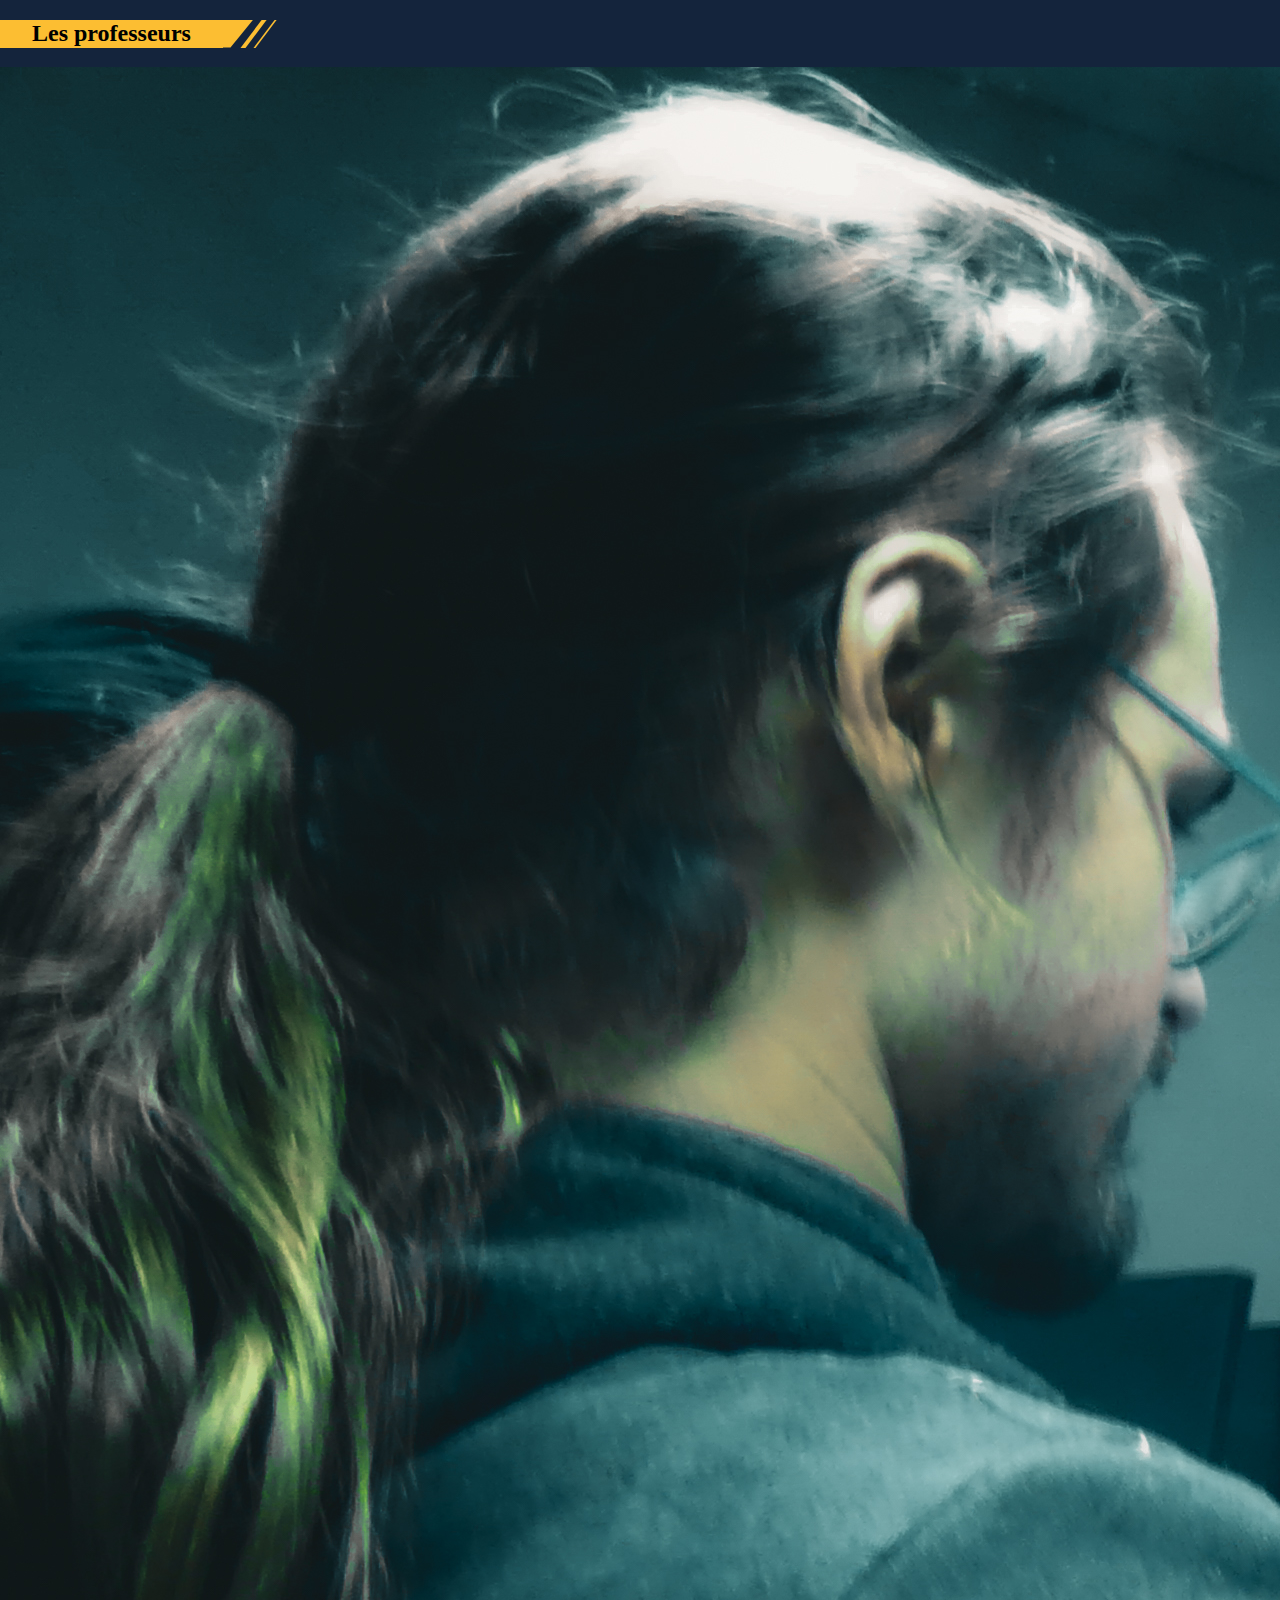
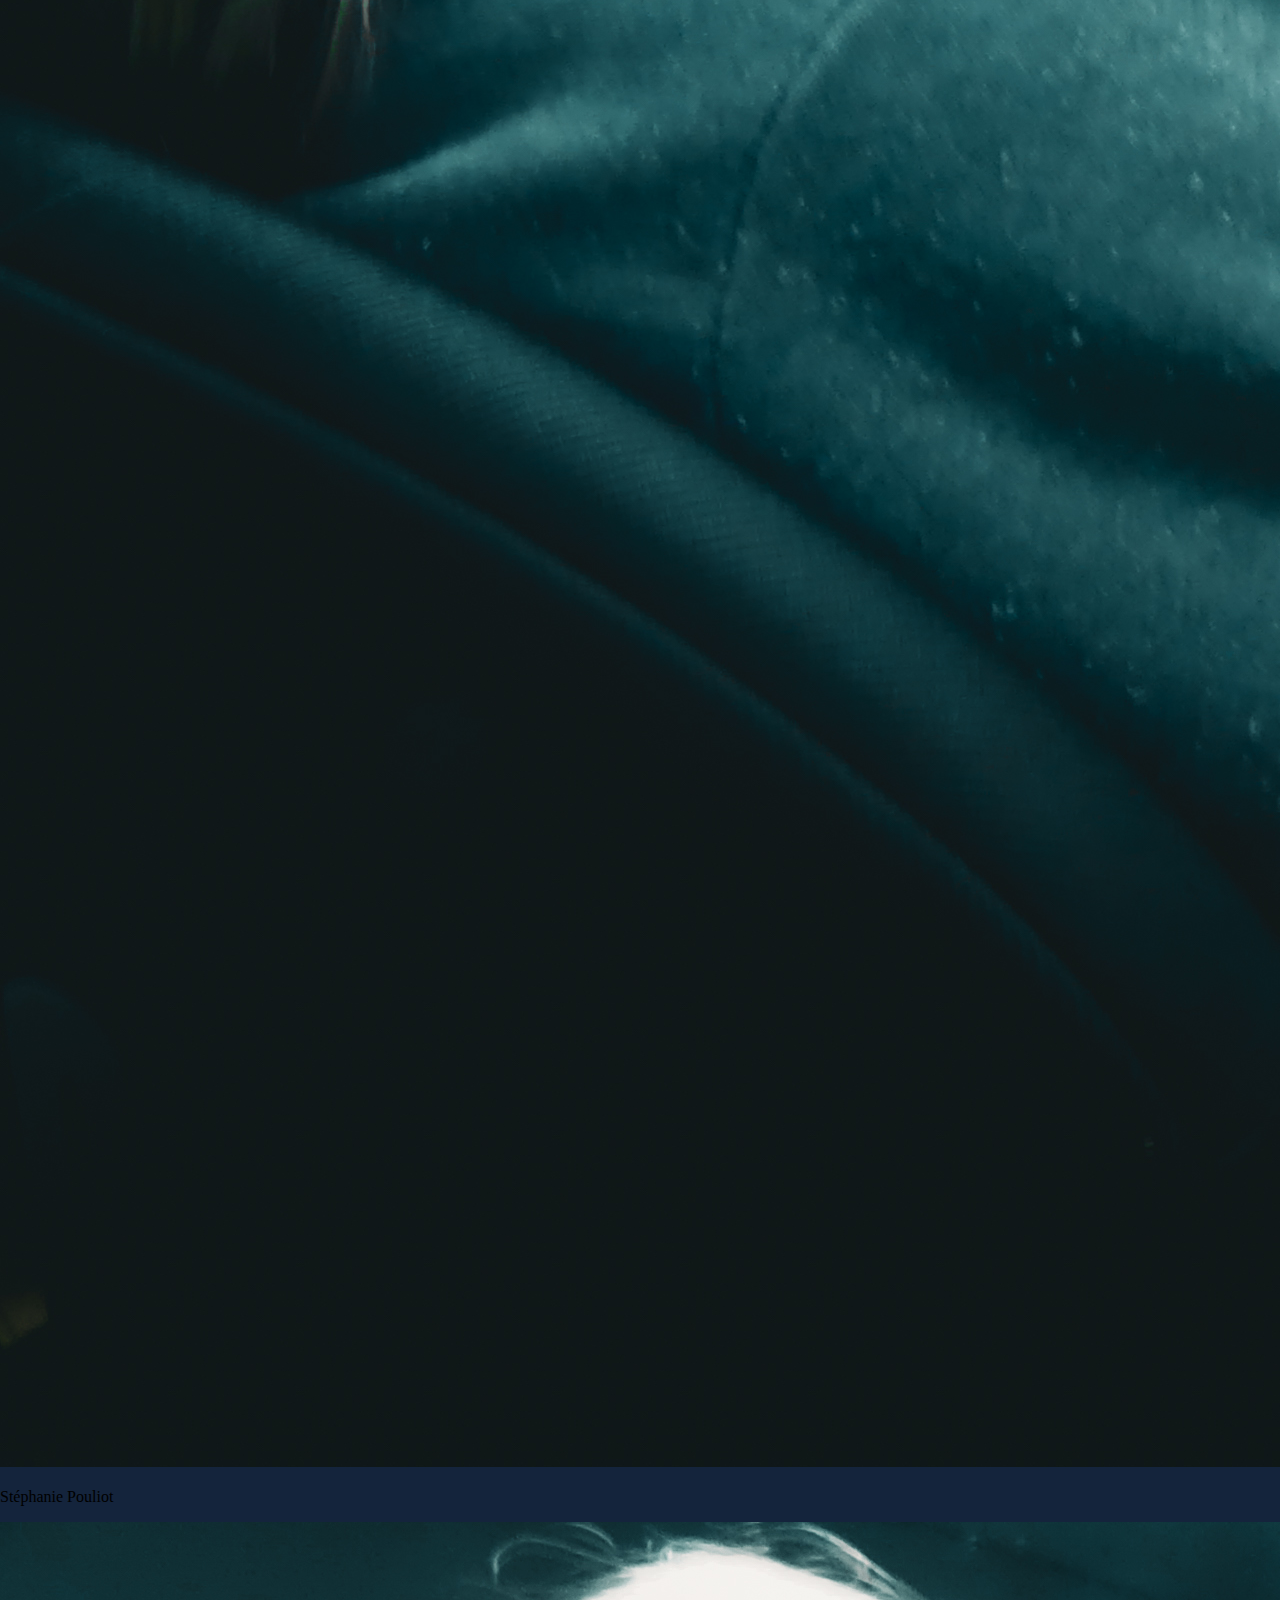
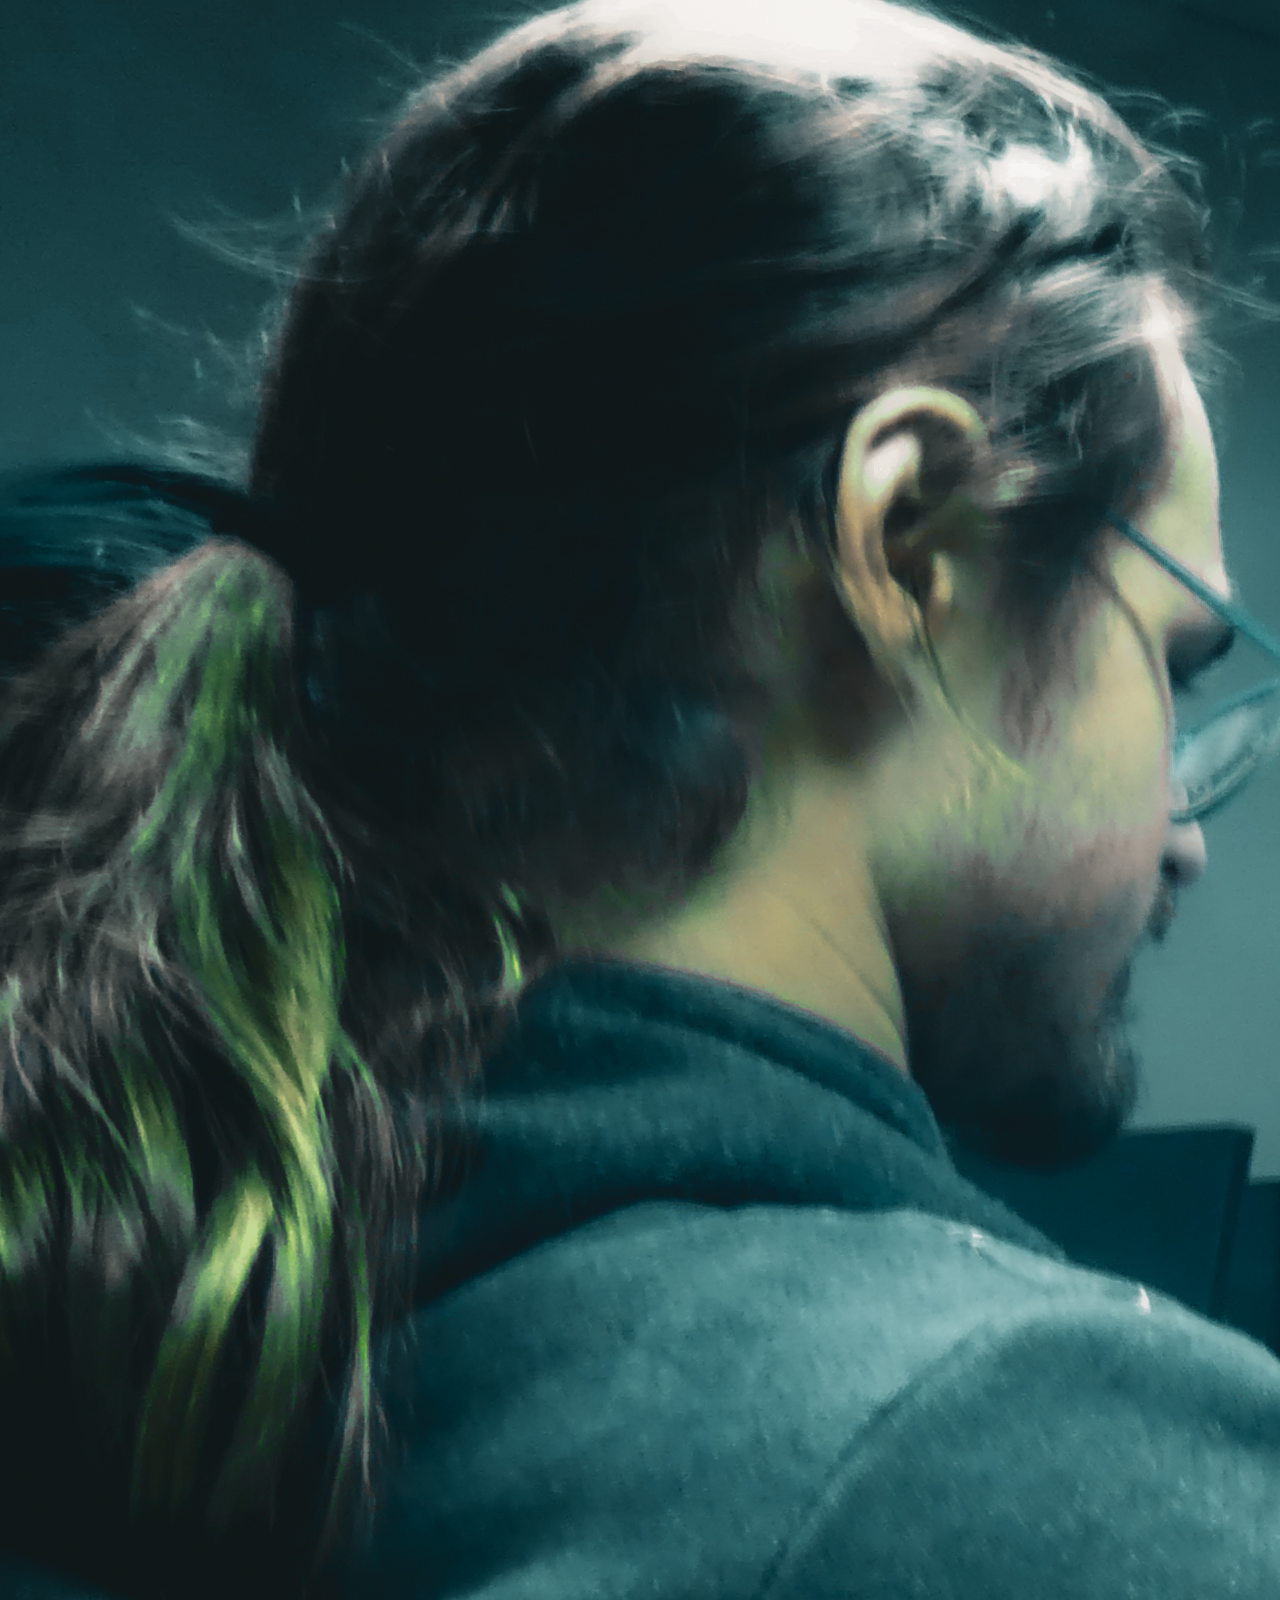
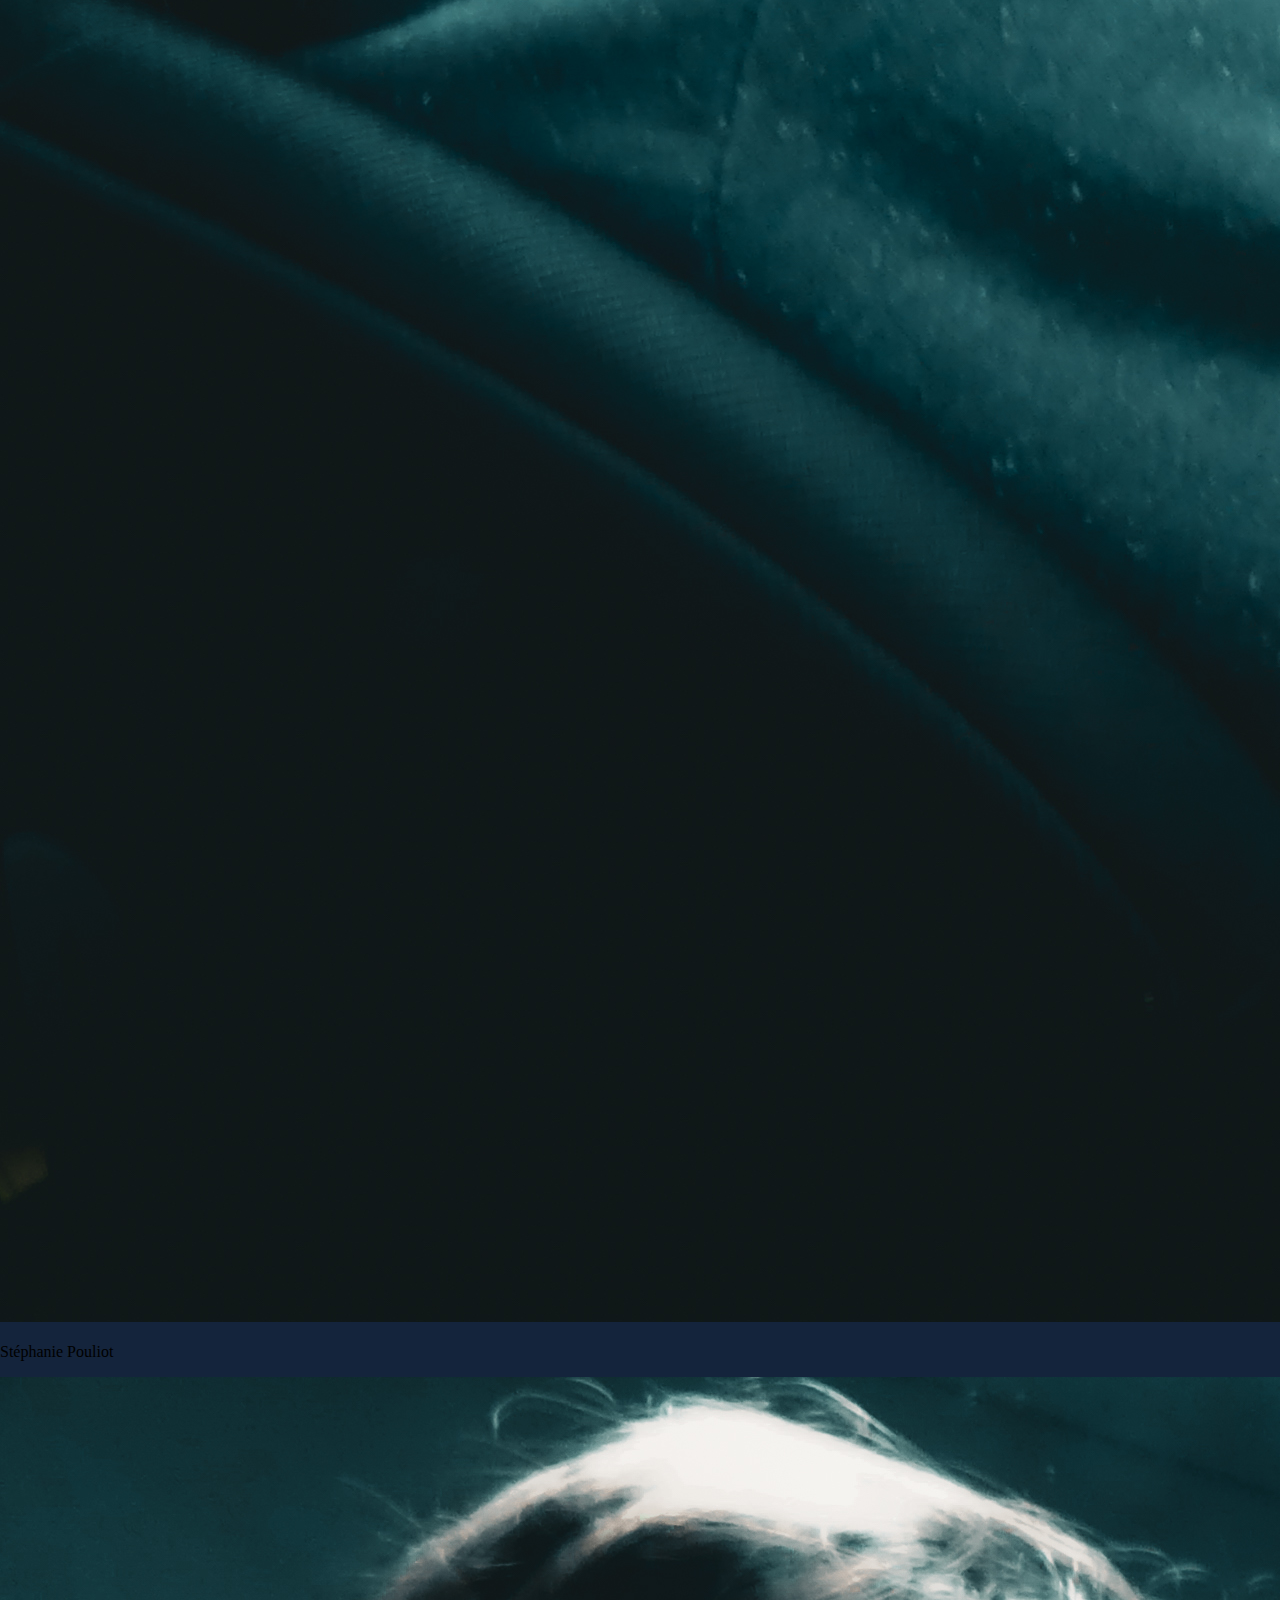
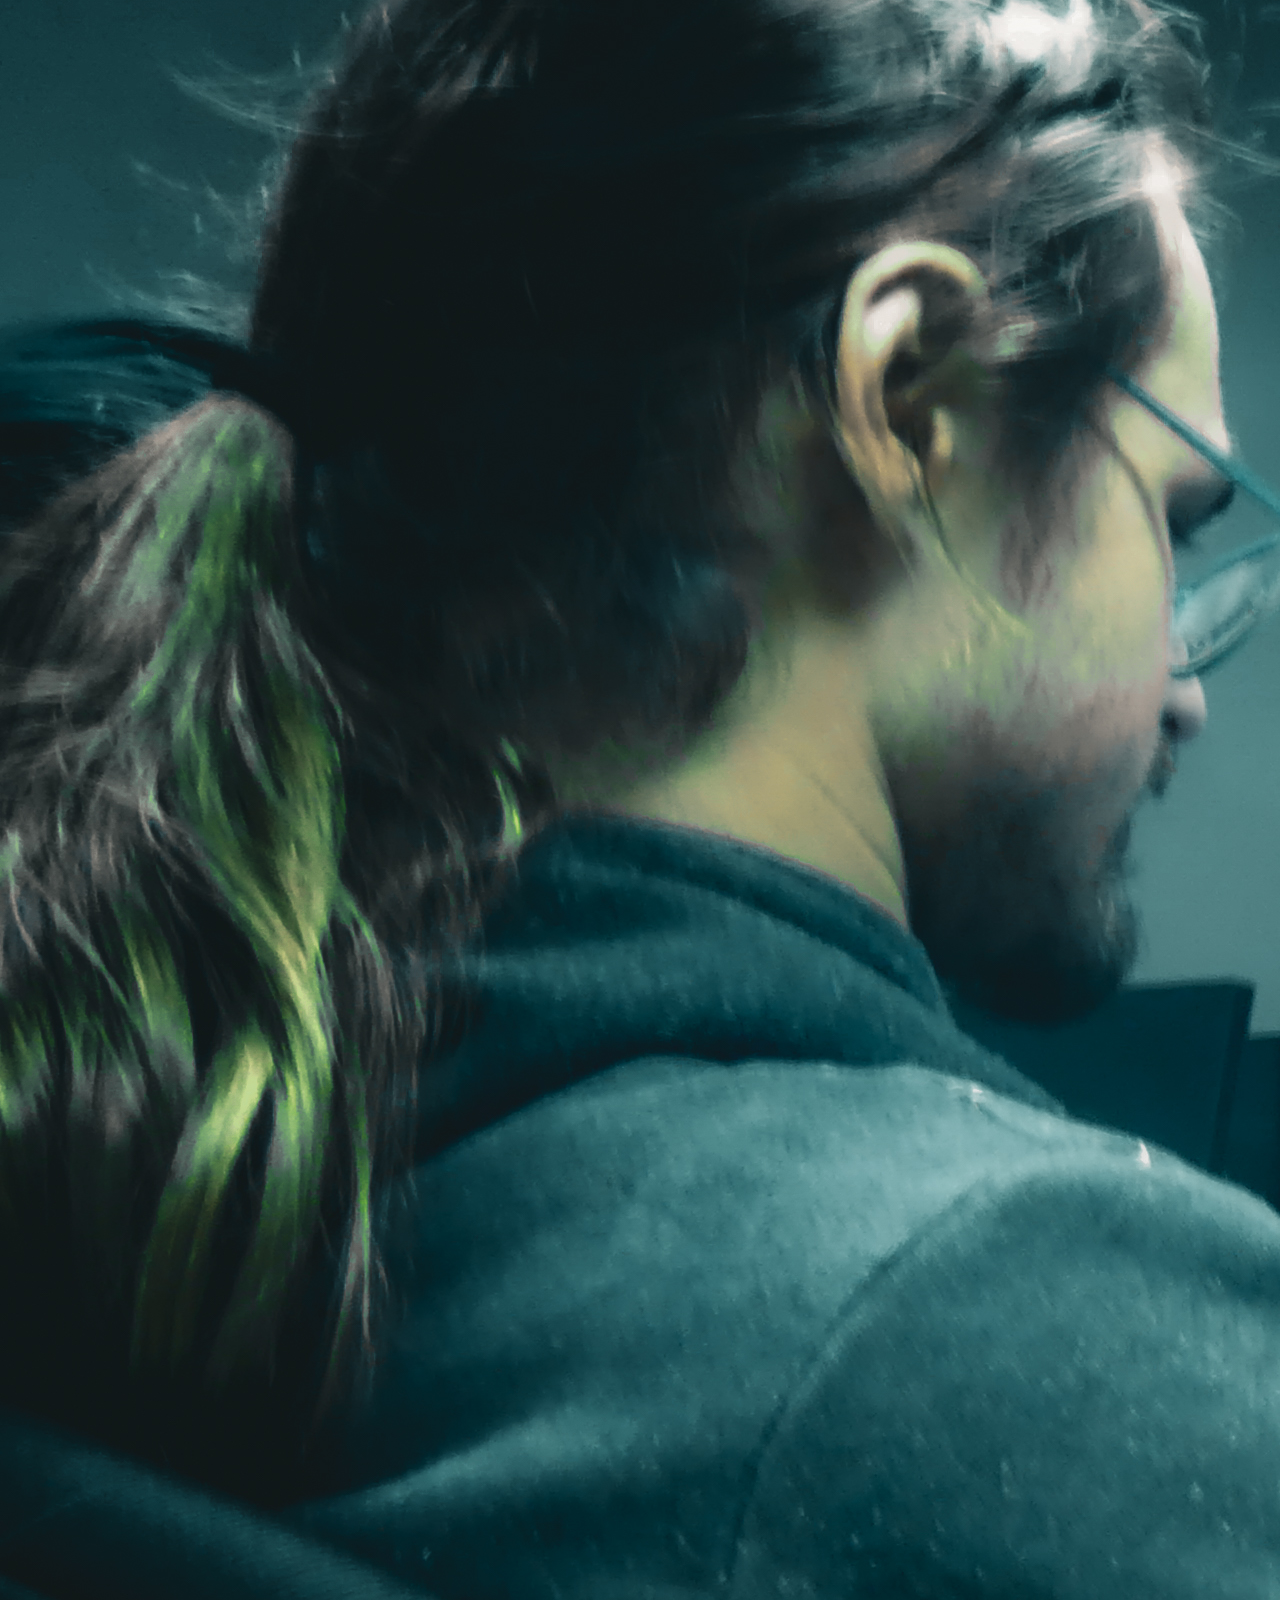
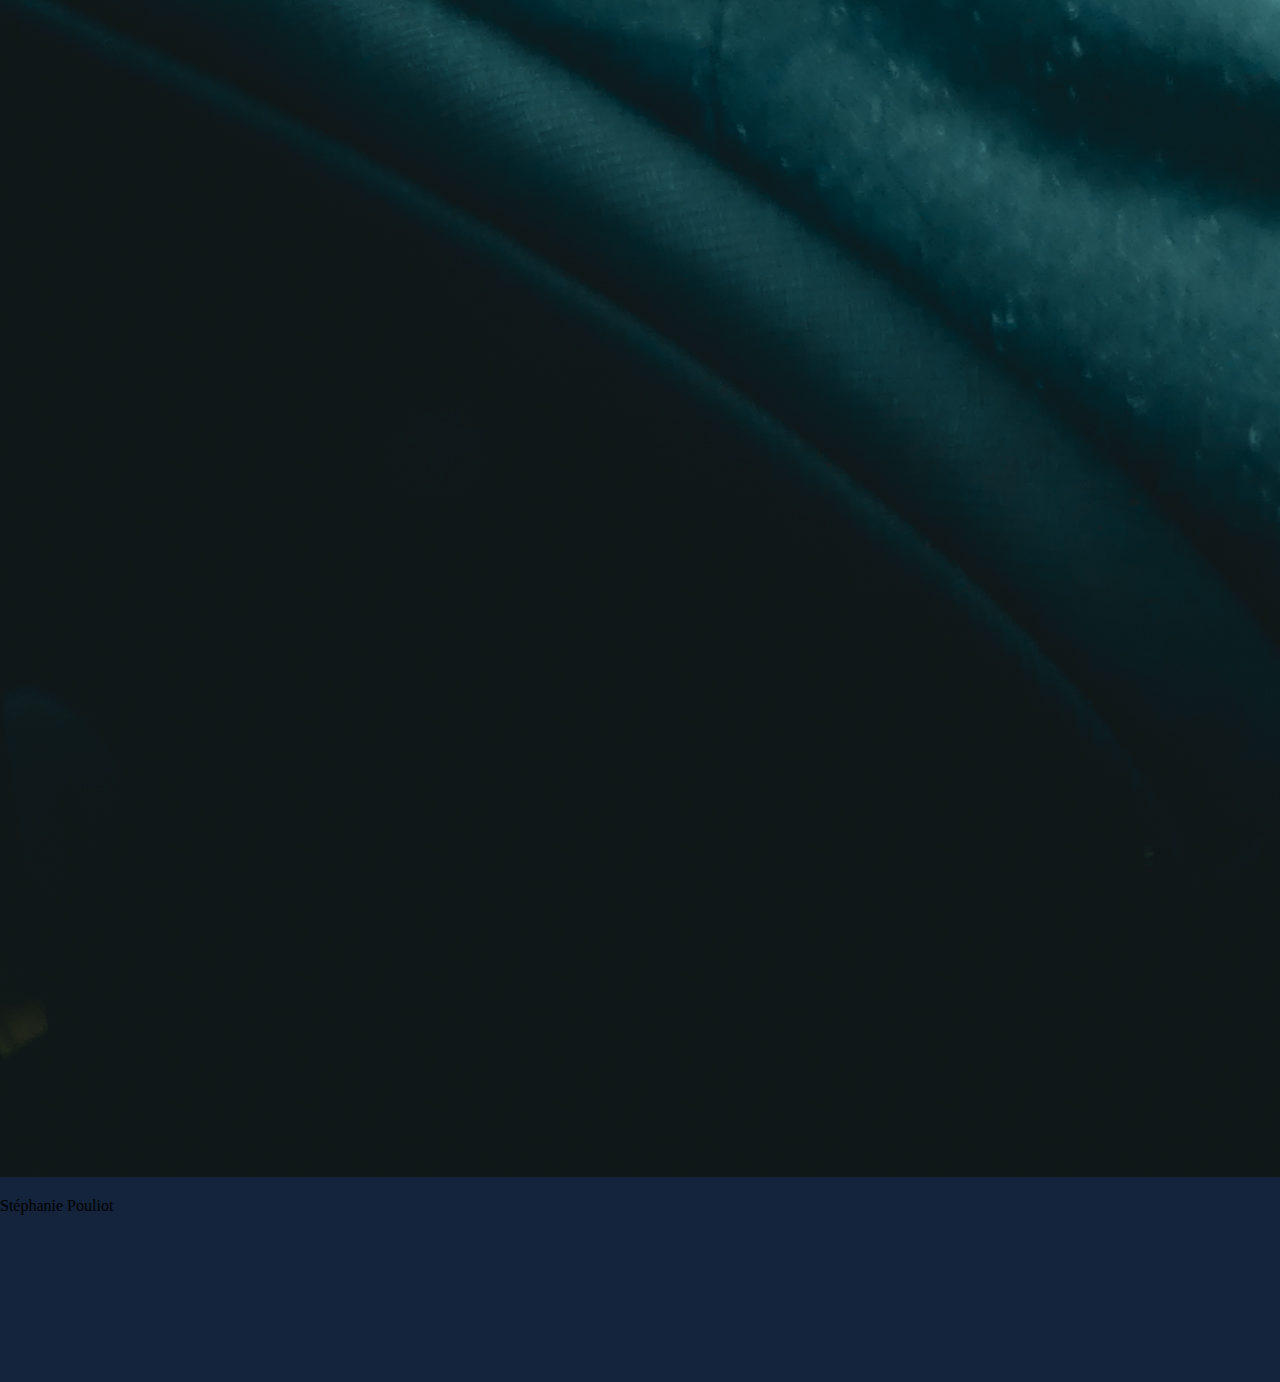
==== lesProfs.html @ da01ec29 "début page des profs ajout du html" ====
<!DOCTYPE html>
<html lang="en">

<head>
    <meta charset="UTF-8">
    <meta name="viewport" content="width=device-width, initial-scale=1.0">
    <link rel="stylesheet" href="normalize.css">
    <link rel="stylesheet" href="style.css" />
    <script defer src="js/animationScroll.js"></script>

    <title>Les profs</title>

</head>

<main>
    <div class="titreSection">
        <h2>Les professeurs</h2>
    </div>
    <div class="conteneurProfs">
        <div class="carteProf">
            <div class="imageProf"><img src="images/entete.jpg" alt="image d'un prof"></div>
        </div>
        <p>Stéphanie Pouliot
        </p>
    </div>
    <div class="conteneurProfs">
        <div class="carteProf">
            <div class="imageProf"><img src="images/entete.jpg" alt="image d'un prof"></div>
        </div>
        <p>Stéphanie Pouliot
        </p>
    </div>
    <div class="conteneurProfs">
        <div class="carteProf">
            <div class="imageProf"><img src="images/entete.jpg" alt="image d'un prof"></div>
        </div>
        <p>Stéphanie Pouliot
        </p>
    </div>
</main>
---- style.css ----
@charset "UTF-8";
/*
Theme Name: tim
Theme URI: http://example.com
Author: alek
Author URI: https://github.com/Alek-Crepeau
Description: theme tim
Version: 1.0
Requires PHP: 7.0
License: GNU General Public License v2 or later
License URI: http://www.gnu.org/licenses/gpl-2.0.html
Text Domain: theme tim
*/
body {
  margin: 0;
  overflow-x: hidden;
  font-family: "Lato";
}
body main {
  background-color: #14243c;
  min-height: 100vh;
  padding-bottom: 150px;
  overflow-x: hidden;
}
body main .txtMain {
  text-align: center;
  color: white;
  position: relative;
  top: 5vh;
  left: -27vw;
}
body main .txtMain h1 {
  margin: 0;
  font-size: x-large;
}
body main .img {
  width: 70vw;
  height: 300px;
  background-color: #fcbe32;
  position: relative;
  left: 30vw;
  clip-path: polygon(100px 0, 100% 0, 100% 100%, 0 100%);
  color: #14243c;
  text-align: center;
  align-content: center;
}
@media screen and (min-width: 900px) {
  body main .img {
    height: 50vw;
  }
}
@media screen and (min-width: 1100px) {
  body main .img {
    height: 550px;
    width: 60vw;
    justify-self: flex-end;
    left: 0vw;
  }
}
body main .infoCegep {
  display: flex;
  justify-content: flex-start;
}
body main .infoCegep .divPolygone {
  width: 420px;
  height: 150px;
  clip-path: polygon(0 0, 80% 0, 100% 100%, 0 100%);
  margin-bottom: 50px;
}
body main .infoCegep .divPolygone .div1 {
  background-color: white;
  height: 100px;
  margin-bottom: 10px;
}
body main .infoCegep .divPolygone .div2 {
  background-color: white;
  height: 40px;
}
@media screen and (min-width: 900px) {
  body main .infoCegep .divPolygone {
    width: 50vw;
  }
}
body main .infoLogiciel {
  display: flex;
  justify-content: flex-end;
  margin-bottom: 50px;
}
body main .infoLogiciel .divPolygone {
  width: 420px;
  height: 150px;
  clip-path: polygon(0 0, 100% 0, 100% 100%, 20% 100%);
}
body main .infoLogiciel .divPolygone .div1 {
  background-color: #fcbe32;
  height: 100px;
  margin-bottom: 10px;
  text-align: center;
}
body main .infoLogiciel .divPolygone .div2 {
  background-color: #fcbe32;
  height: 40px;
}
@media screen and (min-width: 900px) {
  body main .infoLogiciel {
    position: relative;
    top: -200px;
    margin-bottom: -150px;
  }
  body main .infoLogiciel .divPolygone {
    width: 50vw;
  }
}
body main .description {
  clip-path: polygon(0 0, 80% 0, 100% 100%, 0 100%);
  margin-bottom: 100px;
  width: fit-content;
}
body main .description .div1 {
  background-color: white;
  font-size: xx-large;
  height: fit-content;
  margin-bottom: 20px;
  padding: 10px;
  padding-left: 20px;
}
body main .description .div2 {
  background-color: white;
  font-size: small;
  height: fit-content;
  min-height: 150px;
  align-content: center;
  max-width: 500px;
  padding: 20px;
  padding-right: 100px;
  text-align: justify;
}
body main .diagramme {
  display: flex;
  justify-content: flex-end;
  margin-bottom: 50px;
}
body main .diagramme .divPolygone {
  clip-path: polygon(0 0, 100% 0, 100% 100%, 20% 100%);
}
body main .diagramme .divPolygone .div1 {
  background-color: #fcbe32;
  color: #fcbe32;
  font-size: xx-large;
  height: fit-content;
  margin-bottom: 20px;
  padding: 10px;
  padding-left: 20px;
}
body main .diagramme .divPolygone .div2 {
  background-color: #fcbe32;
  color: #fcbe32;
  font-size: small;
  height: fit-content;
  min-height: 150px;
  align-content: center;
  max-width: 500px;
  padding: 20px;
  padding-right: 100px;
  text-align: justify;
}
@media screen and (min-width: 1150px) {
  body main .diagramme {
    position: relative;
    top: -366.8px;
    margin-bottom: -200px;
  }
}
body main .titreProfile {
  display: flex;
  justify-content: flex-start;
}
body main .titreProfile .divPolygone {
  width: 420px;
  clip-path: polygon(0 0, 80% 0, 100% 100%, 0 100%);
  margin-bottom: 50px;
}
body main .titreProfile .divPolygone .div1 {
  background-color: #fcbe32;
  height: fit-content;
  padding: 10px;
  padding-left: 20px;
  font-size: xx-large;
  margin-bottom: 10px;
}
@media screen and (min-width: 900px) {
  body main .titreProfile .divPolygone {
    width: 50vw;
  }
}
body main .titreProfileVide {
  display: flex;
  justify-content: flex-end;
  margin-bottom: 50px;
}
body main .titreProfileVide .divPolygone {
  width: 420px;
  clip-path: polygon(0 0, 100% 0, 100% 100%, 20% 100%);
}
body main .titreProfileVide .divPolygone .div1 {
  background-color: white;
  color: white;
  height: fit-content;
  margin-bottom: 10px;
  padding: 10px;
  font-size: xx-large;
}
@media screen and (min-width: 900px) {
  body main .titreProfileVide {
    position: relative;
    top: -116.8px;
    margin-bottom: 0px;
  }
  body main .titreProfileVide .divPolygone {
    width: 50vw;
  }
}
body main .logiciels {
  clip-path: polygon(0 0, 80% 0, 100% 100%, 0 100%);
  margin-bottom: 100px;
  width: fit-content;
}
body main .logiciels .div1 {
  background-color: white;
  font-size: xx-large;
  height: fit-content;
  margin-bottom: 20px;
  padding: 10px;
  padding-left: 20px;
}
body main .logiciels .div2 {
  background-color: white;
  font-size: small;
  height: fit-content;
  min-height: 150px;
  align-content: center;
  max-width: 500px;
  padding: 20px;
  padding-right: 100px;
  text-align: justify;
}
body main .logicielsVide {
  display: flex;
  justify-content: flex-end;
  margin-bottom: 50px;
}
body main .logicielsVide .divPolygone {
  clip-path: polygon(0 0, 100% 0, 100% 100%, 20% 100%);
}
body main .logicielsVide .divPolygone .div1 {
  background-color: #fcbe32;
  color: #fcbe32;
  font-size: xx-large;
  height: fit-content;
  margin-bottom: 20px;
  padding: 10px;
  padding-left: 20px;
}
body main .logicielsVide .divPolygone .div2 {
  background-color: #fcbe32;
  color: #fcbe32;
  font-size: small;
  height: fit-content;
  min-height: 150px;
  align-content: center;
  max-width: 500px;
  padding: 20px;
  padding-right: 100px;
  text-align: justify;
}
@media screen and (min-width: 1150px) {
  body main .logicielsVide {
    position: relative;
    top: -366.8px;
    margin-bottom: -200px;
  }
}
body main .photo {
  display: flex;
  flex-flow: wrap;
  justify-content: space-around;
  gap: 20px;
  margin-bottom: 100px;
}
body main .photo div {
  height: 300px;
  width: 200px;
  background-color: #fcbe32;
  text-align: center;
  align-content: center;
}
body main .barreBasPage {
  display: flex;
  justify-content: space-between;
}
body main .barreBasPage .div1 {
  height: 20px;
  width: 20vw;
  background-color: #fcbe32;
}
body main .barreBasPage .div2 {
  height: 20px;
  width: 70vw;
  background-color: #fcbe32;
}

.vieEtudiante {
  color: var(--marin-fond);
}

/*******ZONE DE TITRE DE LA PAGE*******/
.titrePage {
  display: flex;
  align-items: center;
  justify-content: center;
  position: relative;
  height: 25vh;
  z-index: 1;
  color: var(--gris);
}

.titrePage::before {
  content: "";
  position: absolute;
  top: 0;
  left: 0;
  width: 100%;
  height: 100%;
  background-image: url("../../images/entete.jpg");
  background-repeat: no-repeat;
  background-size: cover;
  background-position: 0;
  filter: blur(5px);
  z-index: -1;
}

.imageVieEntete {
  display: none;
}

/*********TITRE DES SECTIONS**********/
.titreSection h2 {
  background-color: var(--orange);
  height: max-content;
  width: max-content;
  padding: 0 2rem;
  --width: max-content;
}

.titreSection {
  position: relative;
  width: max-content;
}

.locaux .titreSection {
  align-self: self-end;
}

.vieEtudiante .imageVie img {
  width: 100vw;
  height: 40vh;
  object-fit: cover;
}

.informations {
  display: flex;
  flex-direction: column-reverse;
}

.texte {
  margin: 10% 0;
  padding: 2rem;
  background-color: var(--gris);
}

/*******************************MÉDIA QUERRY**************************/
/****************MÉDIA QUERRY TABLETTE*****************/
/****************MÉDIA QUERRY ordinateur*****************/
@media screen and (min-width: 1100px) {
  .vieEtudiante .titreSection::before {
    display: none;
  }
  /***************HAUT DE LA PAGE***************/
  .titrePage {
    height: 50vh;
    display: flex;
    flex-direction: row;
    justify-content: space-between;
    color: var(--gris);
    position: relative;
  }
  .titrePage h1 {
    padding: 2rem;
  }
  .titrePage::before {
    content: none;
  }
  .imageVieEntete {
    display: flex;
    width: 50vw;
    height: 100%;
    object-fit: cover;
    object-position: 50%;
  }
  .imgEnteteDiv {
    height: 100%;
    position: relative;
    overflow: hidden;
  }
  .imgEnteteDiv::before {
    content: "";
    position: absolute;
    background-image: none;
    top: 0;
    left: 0px;
    width: 4rem;
    height: 100%;
    background-color: var(--marin-fond);
    z-index: 3;
    clip-path: polygon(100% 0, 0% 100%, 0% 100%, 0 0);
  }
  .imgEnteteDiv::after {
    content: "";
    position: absolute;
    background-image: none;
    top: 0;
    left: 90px;
    width: 8rem;
    height: 100%;
    border: 2px solid var(--marin-fond);
    background-color: var(--marin-fond);
    z-index: 3;
    clip-path: polygon(50% 0%, 100% 0%, 50% 100%, 0% 100%);
  }
  /*************CONTENU DE LA PAGE*************/
  /**********TITRES**********/
  .vieEtudiante .titreSection {
    width: 100vw;
    margin: 5% 0;
    display: flex;
    gap: 0 4rem;
    flex-direction: row;
    justify-content: center;
    align-items: center;
  }
  .vieEtudiante .titreSection h2 {
    position: relative;
    margin: 0;
  }
  .vieEtudiante .titreSection > h2::before {
    content: "";
    position: absolute;
    top: 0;
    right: -30px;
    width: 2rem;
    height: 100%;
    background-color: var(--orange);
    clip-path: polygon(100% 0, 50% 100%, 0% 100%, 0 0);
  }
  .decoTitre {
    position: relative;
    background-color: var(--gris);
    height: 29px;
    flex-grow: 1;
  }
  .decoTitre::after {
    content: "";
    position: absolute;
    top: 0;
    left: -30px;
    width: 2rem;
    height: 100%;
    z-index: 3;
    background-color: var(--gris);
    clip-path: polygon(100% 0, 100% 100%, 0% 100%, 50% 0);
  }
  /***********INFORMATIONS ET IMAGES***************/
  .informations {
    height: auto;
    display: flex;
    flex-direction: row;
    justify-content: space-between;
    align-items: center;
  }
  .informations .texte {
    width: 60vw;
    height: 100%;
    margin: 0;
    padding-right: 4rem;
    z-index: 1;
    background-color: var(--marin-fond);
    color: var(--gris);
  }
  .vieEtudiante .imageVie {
    width: 40vw;
    height: 100%;
    clip-path: polygon(100% 0, 100% 100%, 0% 100%, 15% 0);
    transform: translateX(-50%) scale(0.5);
    opacity: 0;
    transition: transform 1s ease, opacity 0.5s ease;
  }
  .locaux .imageVie {
    transform: translateX(50%) scale(0.5);
  }
  .vieEtudiante .imageVie.apparitionImg {
    transform: translateX(0) scale(1);
    opacity: 1;
  }
  .cetim .imageVie img {
    object-position: 90% 70%;
  }
  .locaux .informations {
    flex-direction: row-reverse;
  }
  .locaux .texte {
    clip-path: polygon(100% 0, 100% 100%, 0% 100%, 3% 0);
  }
  .locaux .imageVie {
    clip-path: polygon(100% 0, 90% 100%, 0% 100%, 0 0);
  }
  .texte {
    width: 50%;
    clip-path: polygon(100% 0, 90% 100%, 0% 100%, 0 0);
  }
  .materiel .imageVie img {
    object-position: 0 50%;
  }
}
.pageCours .coursPrincipale h1 {
  color: white;
  padding-left: 2vw;
}
.pageCours .coursPrincipale .imgCours {
  height: 200px;
  margin-bottom: 20px;
  width: 60vw;
  left: 40vw;
  position: relative;
  clip-path: polygon(7vw 0, 100% 0, 100% 100%, 0 100%);
  background-color: #fcbe32;
}
.pageCours .coursPrincipale .txt {
  height: 200px;
  width: 60vw;
  background-color: white;
  clip-path: polygon(0 0, 53vw 0, 100% 100%, 0 100%);
}
.pageCours .coursMenu {
  display: flex;
  align-items: center;
  justify-content: center;
  margin-top: 100px;
  row-gap: 40px;
  flex-wrap: wrap;
}
.pageCours .coursMenu input {
  display: none;
}
.pageCours .coursMenu .displayFlexBtn1 {
  display: flex;
  align-items: center;
  justify-content: space-between;
  row-gap: 40px;
  flex-wrap: nowrap;
}
.pageCours .coursMenu .displayFlexBtn1 .btnSession1Wrap {
  transition: scale 0.2s;
}
.pageCours .coursMenu .displayFlexBtn1 .btnSession1Wrap:hover {
  scale: 1.2;
}
.pageCours .coursMenu .displayFlexBtn1 .btnSession1Wrap .btnSession1 {
  padding-left: 30px;
  padding-right: 30px;
  padding-top: 10px;
  padding-bottom: 10px;
  background-color: #fcbe32;
  clip-path: polygon(0 0, 85% 0, 100% 100%, 0 100%);
}
.pageCours .coursMenu .displayFlexBtn1 .btnSession1Wrap .actif {
  background-color: #13243c;
  color: #e8e8e8;
}
.pageCours .coursMenu .displayFlexBtn1 .btnSession2Wrap {
  transition: scale 0.2s;
}
.pageCours .coursMenu .displayFlexBtn1 .btnSession2Wrap:hover {
  scale: 1.2;
}
.pageCours .coursMenu .displayFlexBtn1 .btnSession2Wrap .btnSession2 {
  padding-left: 30px;
  padding-right: 30px;
  padding-top: 10px;
  padding-bottom: 10px;
  background-color: #e8e8e8;
  clip-path: polygon(0 0, 85% 0, 100% 100%, 15% 100%);
  transition: scale 0.2s;
}
.pageCours .coursMenu .displayFlexBtn1 .btnSession2Wrap .btnSession2:hover {
  scale: 1.2;
}
.pageCours .coursMenu .displayFlexBtn1 .btnSession2Wrap .actif {
  background-color: #13243c;
  color: #e8e8e8;
}
.pageCours .coursMenu .displayFlexBtn1 .btnSession3Wrap {
  transition: scale 0.2s;
}
.pageCours .coursMenu .displayFlexBtn1 .btnSession3Wrap:hover {
  scale: 1.2;
}
.pageCours .coursMenu .displayFlexBtn1 .btnSession3Wrap .btnSession3 {
  padding-left: 30px;
  padding-right: 30px;
  padding-top: 10px;
  padding-bottom: 10px;
  background-color: #fcbe32;
  clip-path: polygon(0 0, 85% 0, 100% 100%, 15% 100%);
  transition: scale 0.2s;
}
.pageCours .coursMenu .displayFlexBtn1 .btnSession3Wrap .btnSession3:hover {
  scale: 1.2;
}
.pageCours .coursMenu .displayFlexBtn1 .btnSession3Wrap .actif {
  background-color: #13243c;
  color: #e8e8e8;
}
.pageCours .coursMenu .displayFlexBtn2 {
  display: flex;
  align-items: center;
  justify-content: space-between;
  row-gap: 40px;
  flex-wrap: nowrap;
}
.pageCours .coursMenu .displayFlexBtn2 .btnSession4Wrap {
  transition: scale 0.2s;
}
.pageCours .coursMenu .displayFlexBtn2 .btnSession4Wrap:hover {
  scale: 1.2;
}
.pageCours .coursMenu .displayFlexBtn2 .btnSession4Wrap .btnSession4 {
  padding-left: 30px;
  padding-right: 30px;
  padding-top: 10px;
  padding-bottom: 10px;
  background-color: #e8e8e8;
  clip-path: polygon(0 0, 85% 0, 100% 100%, 15% 100%);
  transition: scale 0.2s;
}
.pageCours .coursMenu .displayFlexBtn2 .btnSession4Wrap .btnSession4:hover {
  scale: 1.2;
}
.pageCours .coursMenu .displayFlexBtn2 .btnSession4Wrap .actif {
  background-color: #13243c;
  color: #e8e8e8;
}
.pageCours .coursMenu .displayFlexBtn2 .btnSession5Wrap {
  transition: scale 0.2s;
}
.pageCours .coursMenu .displayFlexBtn2 .btnSession5Wrap:hover {
  scale: 1.2;
}
.pageCours .coursMenu .displayFlexBtn2 .btnSession5Wrap .btnSession5 {
  padding-left: 30px;
  padding-right: 30px;
  padding-top: 10px;
  padding-bottom: 10px;
  background-color: #fcbe32;
  clip-path: polygon(0 0, 85% 0, 100% 100%, 15% 100%);
  transition: scale 0.2s;
}
.pageCours .coursMenu .displayFlexBtn2 .btnSession5Wrap .btnSession5:hover {
  scale: 1.2;
}
.pageCours .coursMenu .displayFlexBtn2 .btnSession5Wrap .actif {
  background-color: #13243c;
  color: #e8e8e8;
}
.pageCours .coursMenu .displayFlexBtn2 .btnSession6Wrap {
  transition: scale 0.2s;
}
.pageCours .coursMenu .displayFlexBtn2 .btnSession6Wrap:hover {
  scale: 1.2;
}
.pageCours .coursMenu .displayFlexBtn2 .btnSession6Wrap .btnSession6 {
  padding-left: 30px;
  padding-right: 30px;
  padding-top: 10px;
  padding-bottom: 10px;
  background-color: #e8e8e8;
  clip-path: polygon(0 0, 100% 0, 100% 100%, 15% 100%);
  transition: scale 0.2s;
}
.pageCours .coursMenu .displayFlexBtn2 .btnSession6Wrap .btnSession6:hover {
  scale: 1.2;
}
.pageCours .coursMenu .displayFlexBtn2 .btnSession6Wrap .actif {
  background-color: #13243c;
  color: #e8e8e8;
}
.pageCours .coursMenu .wrapActif {
  filter: drop-shadow(5px 5px 3px rgba(255, 255, 255, 0.25)) drop-shadow(-5px -5px 3px rgba(255, 255, 255, 0.25));
}
.pageCours .listeCours {
  min-height: 450px;
  margin-top: 100px;
  display: flex;
  align-items: center;
  justify-content: center;
  flex-wrap: wrap;
  column-gap: 75px;
  row-gap: 50px;
}
.pageCours .listeCours .coursImg {
  width: 75px;
  height: 100px;
  background-color: #13243c;
}
.pageCours .listeCours .cours1 {
  width: 300px;
  height: 200px;
  padding-left: 25px;
  padding-right: 25px;
  background-color: #e8e8e8;
  display: flex;
  justify-content: space-between;
  align-items: center;
}
.pageCours .listeCours .cours1 .infoCours {
  display: flex;
  flex-direction: column;
  justify-content: space-between;
  align-items: center;
}
.pageCours .listeCours .cours1 .infoCours .boutonCours {
  position: unset;
}
.pageCours .listeCours .cours2 {
  width: 300px;
  height: 200px;
  padding-left: 25px;
  padding-right: 25px;
  background-color: #e8e8e8;
  display: flex;
  justify-content: space-between;
  align-items: center;
}
.pageCours .listeCours .cours2 .infoCours {
  display: flex;
  flex-direction: column;
  justify-content: space-between;
  align-items: center;
}
.pageCours .listeCours .cours2 .infoCours .boutonCours {
  position: unset;
}
.pageCours .listeCours .cours3 {
  width: 300px;
  height: 200px;
  padding-left: 25px;
  padding-right: 25px;
  background-color: #e8e8e8;
  display: flex;
  justify-content: space-between;
  align-items: center;
}
.pageCours .listeCours .cours3 .infoCours {
  display: flex;
  flex-direction: column;
  justify-content: space-between;
  align-items: center;
}
.pageCours .listeCours .cours3 .infoCours .boutonCours {
  position: unset;
}
.pageCours .listeCours .cours4 {
  width: 300px;
  height: 200px;
  padding-left: 25px;
  padding-right: 25px;
  background-color: #e8e8e8;
  display: flex;
  justify-content: space-between;
  align-items: center;
}
.pageCours .listeCours .cours4 .infoCours {
  display: flex;
  flex-direction: column;
  justify-content: space-between;
  align-items: center;
}
.pageCours .listeCours .cours4 .infoCours .boutonCours {
  position: unset;
}

body {
  background-color: #14243c;
}

h1 {
  color: #FFF;
  font-family: "lato";
  font-weight: bold;
}

.barreBasPage {
  display: flex;
  justify-content: space-between;
}
.barreBasPage .div1 {
  height: 20px;
  width: 20vw;
  background-color: #fcbe32;
}
.barreBasPage .div2 {
  height: 20px;
  width: 70vw;
  background-color: #fcbe32;
}

.titreSection {
  position: relative;
}

.titreSection::before {
  content: "";
  position: absolute;
  top: 0;
  right: -30px;
  width: 2rem;
  height: 100%;
  background-color: var(--orange);
  clip-path: polygon(100% 0, 30% 100%, 0% 100%, 0 0);
}

.titreSection::after {
  content: "";
  position: absolute;
  top: 0;
  right: 0;
  width: 0.5rem;
  height: 100%;
  border-left: 5px solid var(--orange);
  border-right: 2px solid var(--orange);
  transform: translateX(2.7rem) skewX(-37deg);
}

:root {
  --orange: #fcbe32;
  --marin-fond: #14243c;
  --gris: #e8e8e8;
  --marin: #010d1e;
}

header {
  background-color: black;
  color: #fcbe32;
  display: flex;
  justify-content: space-between;
  align-items: center;
  padding-left: 20px;
  padding-right: 20px;
}
header .custom-logo {
  width: 80px;
  height: 80px;
}
header .menuCache {
  position: absolute;
  width: 100%;
  height: 700px;
  background-color: rgba(0, 0, 0, 0.85);
  top: 0vh;
  right: 0vw;
  overflow-x: hidden;
  transform: translateX(100%);
  transition: transform 0.5s, padding-bottom 2s;
  z-index: 10;
}
header .menuCache .optionMenu {
  display: flex;
  justify-content: space-evenly;
  align-items: center;
  flex-direction: column;
  height: 600px;
}
header .menuCache .optionMenu .menu-menuprincipal-container {
  text-align: center;
}
header .menuCache .optionMenu .menu-menuprincipal-container ul {
  list-style: none;
}
header .menuCache .optionMenu .menu-menuprincipal-container ul a {
  text-decoration: none;
  color: white;
  font-size: larger;
}
@media screen and (min-width: 900px) {
  header .menuCache {
    position: none;
    width: auto;
    height: auto;
    transform: translateX(0%);
    background-color: rgba(0, 0, 0, 0);
  }
  header .menuCache .optionMenu {
    flex-direction: row;
    justify-content: flex-end;
    gap: 5vw;
    height: auto;
    padding-right: 2vw;
    right: 10vw;
  }
  header .menuCache .menu {
    display: flex;
    width: clamp(700px, 60vw, 800px);
    font-size: clamp(16px, 1.06vw, 21px);
    margin: 40px 0px 0px 0px;
    padding: 25px 10px;
    justify-content: space-between;
  }
}
header input {
  display: none;
}
header .menuBurger {
  width: 50px;
  height: 50px;
  background-color: #fcbe32;
  border-radius: 5px 5px 5px 5px;
  display: flex;
  justify-content: space-evenly;
  flex-direction: column;
  align-items: center;
  z-index: 11;
}
header .menuBurger .burger1 {
  width: 35px;
  height: 5px;
  background-color: black;
  border-radius: 2px 2px 2px 2px;
}
header .menuBurger .burger2 {
  display: flex;
  justify-content: space-between;
}
header .menuBurger .burger2 .div1 {
  width: 10px;
  transition: width 0.5s;
}
header .menuBurger .burger2 .div2 {
  width: 25px;
  height: 5px;
  background-color: black;
  border-radius: 2px 2px 2px 2px;
  transition: width 0.5s;
}
header .menuBurger .burger3 {
  width: 35px;
  height: 5px;
  background-color: black;
  border-radius: 2px 2px 2px 2px;
}
@media screen and (min-width: 900px) {
  header .menuBurger {
    display: none;
  }
}
header #chkBurger:checked ~ .menuCache {
  transform: translateX(0px);
  padding-bottom: 1000px;
}
header #chkBurger:checked ~ .menuBurger .burger2 .div1 {
  width: 0px;
}
header #chkBurger:checked ~ .menuBurger .burger2 .div2 {
  width: 35px;
}

.pasDeScroll {
  overflow-y: hidden;
}

footer {
  background-color: black;
  color: white;
  display: flex;
  align-content: first baseline;
  justify-content: space-between;
  padding-left: 50px;
  padding-right: 100px;
  padding-bottom: 10vh;
  flex-wrap: wrap;
  position: relative;
  overflow-y: hidden;
}
footer .footerGauche {
  display: flex;
  justify-content: space-evenly;
  gap: 5rem;
  padding-bottom: 5rem;
}
footer .footerBas {
  position: absolute;
  font-size: 15vw;
  bottom: -5rem;
}
footer p {
  font-size: xx-small;
}

.boutonCours {
  position: relative;
  top: -7vh;
  left: 3vw;
  transition: scale 0.5s, transform 0.5s;
  width: 150px;
  scale: 80%;
}
.boutonCours .btn1 {
  height: 5px;
  width: 90px;
  background-color: #fcbe32;
  margin-bottom: 5px;
  position: relative;
  left: 60px;
  transition: color 0.5s, background-color 0.1s;
}
.boutonCours a {
  text-decoration: none;
}
.boutonCours .btn2 {
  width: 150px;
  height: 50px;
  background-color: #fcbe32;
  text-align: center;
  align-content: center;
  font-size: x-large;
  color: #14243c;
  transition: color 0.5s, background-color 0.1s;
}
.boutonCours .btn3 {
  width: 90px;
  height: 5px;
  background-color: #fcbe32;
  margin-top: 5px;
  transition: color 0.5s, background-color 0.1s;
}
.boutonCours .btn4 {
  width: 25px;
  height: 5px;
  background-color: #fcbe32;
  position: relative;
  top: -5px;
  left: 92px;
  transition: color 0.5s, background-color 0.1s;
}
.boutonCours .btn5 {
  width: 10px;
  height: 5px;
  background-color: #fcbe32;
  position: relative;
  top: -10px;
  left: 119px;
  transition: color 0.5s, background-color 0.1s;
}
.boutonCours .btn6 {
  width: 65px;
  height: 5px;
  background-color: #fcbe32;
  position: relative;
  top: -8px;
  transition: color 0.5s, background-color 0.1s;
}
.boutonCours:hover .btn1 {
  background-color: black;
  color: #fcbe32;
}
.boutonCours:hover .btn2 {
  background-color: black;
  color: #fcbe32;
}
.boutonCours:hover .btn3 {
  background-color: black;
  color: #fcbe32;
}
.boutonCours:hover .btn4 {
  background-color: black;
  color: #fcbe32;
}
.boutonCours:hover .btn5 {
  background-color: black;
  color: #fcbe32;
}
.boutonCours:hover .btn6 {
  background-color: black;
  color: #fcbe32;
}/*# sourceMappingURL=style.css.map */
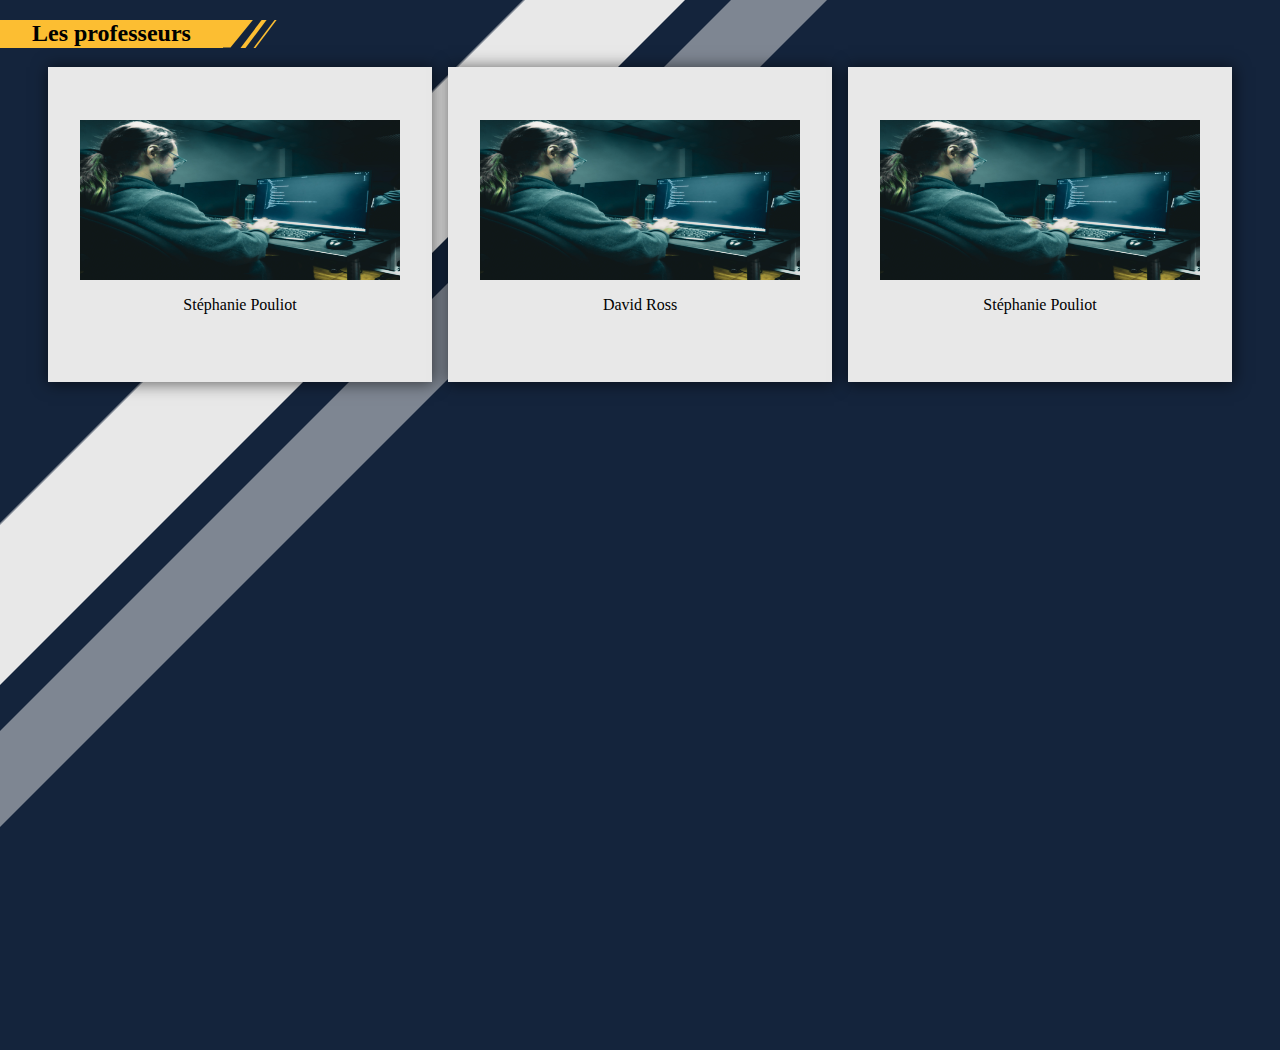
==== commit b985e37c: "carte et début du fond" ====
--- a/lesProfs.html
+++ b/lesProfs.html
@@ -12,29 +12,40 @@
 
 </head>
 
-<main>
-    <div class="titreSection">
-        <h2>Les professeurs</h2>
-    </div>
-    <div class="conteneurProfs">
-        <div class="carteProf">
-            <div class="imageProf"><img src="images/entete.jpg" alt="image d'un prof"></div>
+<body>
+    <main class="pageProfs">
+
+        <div class="decoPageProf"></div>
+
+        <div class="titreSection">
+            <h2>Les professeurs</h2>
         </div>
-        <p>Stéphanie Pouliot
-        </p>
-    </div>
-    <div class="conteneurProfs">
-        <div class="carteProf">
-            <div class="imageProf"><img src="images/entete.jpg" alt="image d'un prof"></div>
+        <div class="conteneurCentre">
+            <div class="conteneurProfs">
+                <div class="carteProf">
+                    <div class="imageProf">
+                        <img src="images/entete.jpg" alt="image d'un prof">
+                    </div>
+
+                    <p>Stéphanie Pouliot</p>
+
+                </div>
+                <div class="carteProf">
+                    <div class="imageProf">
+                        <img src="images/entete.jpg" alt="image d'un prof">
+                    </div>
+                    <p>David Ross</p>
+                </div>
+                <div class="carteProf">
+                    <div class="imageProf">
+                        <img src="images/entete.jpg" alt="image d'un prof">
+                    </div>
+                    <p>Stéphanie Pouliot</p>
+                </div>
+            </div>
         </div>
-        <p>Stéphanie Pouliot
-        </p>
-    </div>
-    <div class="conteneurProfs">
-        <div class="carteProf">
-            <div class="imageProf"><img src="images/entete.jpg" alt="image d'un prof"></div>
-        </div>
-        <p>Stéphanie Pouliot
-        </p>
-    </div>
-</main>+
+
+
+    </main>
+</body>--- a/style.css
+++ b/style.css
@@ -11,6 +11,277 @@
 License URI: http://www.gnu.org/licenses/gpl-2.0.html
 Text Domain: theme tim
 */
+:root {
+  --orange: #fcbe32;
+  --marin-fond: #14243c;
+  --gris: #e8e8e8;
+  --marin: #010d1e;
+}
+
+header {
+  background-color: black;
+  color: #fcbe32;
+  display: flex;
+  justify-content: space-between;
+  align-items: center;
+  padding-left: 20px;
+  padding-right: 20px;
+}
+header .menuCache {
+  position: absolute;
+  width: 100%;
+  height: 700px;
+  background-color: rgba(0, 0, 0, 0.85);
+  top: 0vh;
+  right: 0vw;
+  overflow-x: hidden;
+  transform: translateX(100%);
+  transition: transform 0.5s, padding-bottom 2s;
+  z-index: 10;
+}
+header .menuCache .optionMenu {
+  display: flex;
+  justify-content: space-evenly;
+  align-items: center;
+  flex-direction: column;
+  color: white;
+  height: 600px;
+}
+@media screen and (min-width: 900px) {
+  header .menuCache {
+    position: none;
+    width: auto;
+    height: auto;
+    transform: translateX(0%);
+    background-color: rgba(0, 0, 0, 0);
+  }
+  header .menuCache .optionMenu {
+    flex-direction: row;
+    justify-content: flex-end;
+    gap: 5vw;
+    height: auto;
+    padding-right: 2vw;
+    right: 10vw;
+  }
+}
+header input {
+  display: none;
+}
+header .menuBurger {
+  width: 50px;
+  height: 50px;
+  background-color: #fcbe32;
+  border-radius: 5px 5px 5px 5px;
+  display: flex;
+  justify-content: space-evenly;
+  flex-direction: column;
+  align-items: center;
+  z-index: 11;
+}
+header .menuBurger .burger1 {
+  width: 35px;
+  height: 5px;
+  background-color: black;
+  border-radius: 2px 2px 2px 2px;
+}
+header .menuBurger .burger2 {
+  display: flex;
+  justify-content: space-between;
+}
+header .menuBurger .burger2 .div1 {
+  width: 10px;
+  transition: width 0.5s;
+}
+header .menuBurger .burger2 .div2 {
+  width: 25px;
+  height: 5px;
+  background-color: black;
+  border-radius: 2px 2px 2px 2px;
+  transition: width 0.5s;
+}
+header .menuBurger .burger3 {
+  width: 35px;
+  height: 5px;
+  background-color: black;
+  border-radius: 2px 2px 2px 2px;
+}
+@media screen and (min-width: 900px) {
+  header .menuBurger {
+    display: none;
+  }
+}
+header #chkBurger:checked ~ .menuCache {
+  transform: translateX(0px);
+  padding-bottom: 1000px;
+}
+header #chkBurger:checked ~ .menuBurger .burger2 .div1 {
+  width: 0px;
+}
+header #chkBurger:checked ~ .menuBurger .burger2 .div2 {
+  width: 35px;
+}
+
+.pasDeScroll {
+  overflow-y: hidden;
+}
+
+footer {
+  background-color: black;
+  color: white;
+  display: flex;
+  align-content: first baseline;
+  justify-content: space-between;
+  padding-left: 50px;
+  padding-right: 100px;
+  padding-bottom: 10vh;
+  flex-wrap: wrap;
+  position: relative;
+  overflow-y: hidden;
+}
+footer .footerGauche {
+  display: flex;
+  justify-content: space-evenly;
+  gap: 40px;
+}
+footer .footerBas {
+  position: absolute;
+  font-size: 15vw;
+  bottom: -70px;
+}
+footer p {
+  font-size: xx-small;
+}
+
+.barreBasPage {
+  display: flex;
+  justify-content: space-between;
+}
+.barreBasPage .div1 {
+  height: 20px;
+  width: 20vw;
+  background-color: #fcbe32;
+}
+.barreBasPage .div2 {
+  height: 20px;
+  width: 70vw;
+  background-color: #fcbe32;
+}
+
+.titreSection {
+  position: relative;
+}
+
+.titreSection::before {
+  content: "";
+  position: absolute;
+  top: 0;
+  right: -30px;
+  width: 2rem;
+  height: 100%;
+  background-color: var(--orange);
+  clip-path: polygon(100% 0, 30% 100%, 0% 100%, 0 0);
+}
+
+.titreSection::after {
+  content: "";
+  position: absolute;
+  top: 0;
+  right: 0;
+  width: 0.5rem;
+  height: 100%;
+  border-left: 5px solid var(--orange);
+  border-right: 2px solid var(--orange);
+  transform: translateX(2.7rem) skewX(-37deg);
+}
+
+.boutonCours {
+  position: relative;
+  top: -7vh;
+  left: 3vw;
+  transition: scale 0.5s, transform 0.5s;
+  width: 150px;
+  scale: 80%;
+}
+.boutonCours .btn1 {
+  height: 5px;
+  width: 90px;
+  background-color: var(--orange);
+  margin-bottom: 5px;
+  position: relative;
+  left: 60px;
+  scale: 1;
+  transition: color 0.5s, scale 0.2s;
+}
+.boutonCours .btn2 {
+  width: 150px;
+  height: 50px;
+  background-color: var(--orange);
+  text-align: center;
+  align-content: center;
+  font-size: x-large;
+  color: var(--marin-fond);
+  scale: 1;
+  transition: color 0.5s, scale 0.2s, margin 0.2s;
+  box-shadow: 1px 1px 15px 1px #000000;
+}
+.boutonCours .btn3 {
+  width: 90px;
+  height: 5px;
+  background-color: var(--orange);
+  margin-top: 5px;
+  scale: 1;
+  transition: color 0.5s, scale 0.2s;
+}
+.boutonCours .btn4 {
+  width: 25px;
+  height: 5px;
+  background-color: var(--orange);
+  position: relative;
+  top: -5px;
+  left: 92px;
+  scale: 1;
+  transition: color 0.5s, scale 0.2s;
+}
+.boutonCours .btn5 {
+  width: 10px;
+  height: 5px;
+  background-color: var(--orange);
+  position: relative;
+  top: -10px;
+  left: 119px;
+  scale: 1;
+  transition: color 0.5s, scale 0.2s;
+}
+.boutonCours .btn6 {
+  width: 65px;
+  height: 5px;
+  background-color: var(--orange);
+  position: relative;
+  top: -8px;
+  scale: 1;
+  transition: color 0.5s, scale 0.2s, margin 0.2s;
+}
+.boutonCours:hover .btn1 {
+  scale: 1.05;
+}
+.boutonCours:hover .btn2 {
+  scale: 1.05;
+  margin: 1rem 0;
+}
+.boutonCours:hover .btn3 {
+  scale: 1.05;
+}
+.boutonCours:hover .btn4 {
+  scale: 1.05;
+}
+.boutonCours:hover .btn5 {
+  scale: 1.05;
+}
+.boutonCours:hover .btn6 {
+  scale: 1.05;
+  margin: 0.5rem;
+}
+
 body {
   margin: 0;
   overflow-x: hidden;
@@ -54,7 +325,7 @@
     height: 550px;
     width: 60vw;
     justify-self: flex-end;
-    left: 0vw;
+    left: 40vw;
   }
 }
 body main .infoCegep {
@@ -84,7 +355,7 @@
 body main .infoLogiciel {
   display: flex;
   justify-content: flex-end;
-  margin-bottom: 50px;
+  margin-bottom: 100px;
 }
 body main .infoLogiciel .divPolygone {
   width: 420px;
@@ -105,180 +376,26 @@
   body main .infoLogiciel {
     position: relative;
     top: -200px;
-    margin-bottom: -150px;
   }
   body main .infoLogiciel .divPolygone {
     width: 50vw;
   }
 }
 body main .description {
-  clip-path: polygon(0 0, 80% 0, 100% 100%, 0 100%);
-  margin-bottom: 100px;
-  width: fit-content;
-}
-body main .description .div1 {
-  background-color: white;
-  font-size: xx-large;
-  height: fit-content;
-  margin-bottom: 20px;
-  padding: 10px;
-  padding-left: 20px;
-}
-body main .description .div2 {
   background-color: white;
   font-size: small;
   height: fit-content;
   min-height: 150px;
   align-content: center;
-  max-width: 500px;
-  padding: 20px;
-  padding-right: 100px;
-  text-align: justify;
-}
-body main .diagramme {
-  display: flex;
-  justify-content: flex-end;
-  margin-bottom: 50px;
-}
-body main .diagramme .divPolygone {
-  clip-path: polygon(0 0, 100% 0, 100% 100%, 20% 100%);
-}
-body main .diagramme .divPolygone .div1 {
-  background-color: #fcbe32;
-  color: #fcbe32;
-  font-size: xx-large;
-  height: fit-content;
-  margin-bottom: 20px;
-  padding: 10px;
-  padding-left: 20px;
-}
-body main .diagramme .divPolygone .div2 {
-  background-color: #fcbe32;
-  color: #fcbe32;
-  font-size: small;
-  height: fit-content;
-  min-height: 150px;
-  align-content: center;
-  max-width: 500px;
-  padding: 20px;
-  padding-right: 100px;
-  text-align: justify;
-}
-@media screen and (min-width: 1150px) {
-  body main .diagramme {
-    position: relative;
-    top: -366.8px;
-    margin-bottom: -200px;
-  }
-}
-body main .titreProfile {
-  display: flex;
-  justify-content: flex-start;
-}
-body main .titreProfile .divPolygone {
-  width: 420px;
-  clip-path: polygon(0 0, 80% 0, 100% 100%, 0 100%);
-  margin-bottom: 50px;
-}
-body main .titreProfile .divPolygone .div1 {
-  background-color: #fcbe32;
-  height: fit-content;
-  padding: 10px;
-  padding-left: 20px;
-  font-size: xx-large;
-  margin-bottom: 10px;
-}
-@media screen and (min-width: 900px) {
-  body main .titreProfile .divPolygone {
-    width: 50vw;
-  }
-}
-body main .titreProfileVide {
-  display: flex;
-  justify-content: flex-end;
-  margin-bottom: 50px;
-}
-body main .titreProfileVide .divPolygone {
-  width: 420px;
-  clip-path: polygon(0 0, 100% 0, 100% 100%, 20% 100%);
-}
-body main .titreProfileVide .divPolygone .div1 {
-  background-color: white;
-  color: white;
-  height: fit-content;
-  margin-bottom: 10px;
-  padding: 10px;
-  font-size: xx-large;
-}
-@media screen and (min-width: 900px) {
-  body main .titreProfileVide {
-    position: relative;
-    top: -116.8px;
-    margin-bottom: 0px;
-  }
-  body main .titreProfileVide .divPolygone {
-    width: 50vw;
-  }
-}
-body main .logiciels {
+  width: 80vw;
+  max-width: 700px;
   clip-path: polygon(0 0, 80% 0, 100% 100%, 0 100%);
   margin-bottom: 100px;
-  width: fit-content;
-}
-body main .logiciels .div1 {
-  background-color: white;
-  font-size: xx-large;
-  height: fit-content;
-  margin-bottom: 20px;
   padding: 10px;
-  padding-left: 20px;
-}
-body main .logiciels .div2 {
-  background-color: white;
-  font-size: small;
-  height: fit-content;
-  min-height: 150px;
-  align-content: center;
+}
+body main .description div {
+  width: 64vw;
   max-width: 500px;
-  padding: 20px;
-  padding-right: 100px;
-  text-align: justify;
-}
-body main .logicielsVide {
-  display: flex;
-  justify-content: flex-end;
-  margin-bottom: 50px;
-}
-body main .logicielsVide .divPolygone {
-  clip-path: polygon(0 0, 100% 0, 100% 100%, 20% 100%);
-}
-body main .logicielsVide .divPolygone .div1 {
-  background-color: #fcbe32;
-  color: #fcbe32;
-  font-size: xx-large;
-  height: fit-content;
-  margin-bottom: 20px;
-  padding: 10px;
-  padding-left: 20px;
-}
-body main .logicielsVide .divPolygone .div2 {
-  background-color: #fcbe32;
-  color: #fcbe32;
-  font-size: small;
-  height: fit-content;
-  min-height: 150px;
-  align-content: center;
-  max-width: 500px;
-  padding: 20px;
-  padding-right: 100px;
-  text-align: justify;
-}
-@media screen and (min-width: 1150px) {
-  body main .logicielsVide {
-    position: relative;
-    top: -366.8px;
-    margin-bottom: -200px;
-  }
 }
 body main .photo {
   display: flex;
@@ -294,21 +411,545 @@
   text-align: center;
   align-content: center;
 }
-body main .barreBasPage {
-  display: flex;
+
+body {
+  margin: 0;
+  width: 100%;
+  height: 100%;
+  /* ************************* Version Mobile ******************************* */
+  /* ************************* Version Tablette ******************************* */
+  /* ************************* Version Desktop ******************************* */
+}
+body .MaxProjetHeader {
+  height: 75px;
+  background-color: #bfd3ef;
+}
+body .MaxProjetFooter {
+  height: 400px;
+  background-color: #031024;
+}
+body .MaxProjetMain {
+  background-color: #2a4161;
+  /* ******************** Section Arcade *********************** */
+  /* ***************** Section Projet ************************** */
+}
+body .MaxProjetMain .SectionArcade {
+  height: 100vh;
+  display: flex;
+  flex-direction: column;
+  justify-content: space-around;
+  /* *************** Titre section ******************** */
+  /* ****************** Arcade *********************** */
+}
+body .MaxProjetMain .SectionArcade .TitreSectionArcade {
+  max-width: 300px;
+  display: flex;
+}
+body .MaxProjetMain .SectionArcade .TitreSectionArcade .Partie1 {
+  --p: 40px; /* control the shape (can be percentage) */
+  height: 50px;
+  width: 265px;
+  clip-path: polygon(0 0, 100% 0, calc(100% - var(--p)) 100%, 0 100%);
+  background-color: #FCBE32;
+  display: flex;
+  align-items: center;
+  justify-content: center;
+}
+body .MaxProjetMain .SectionArcade .TitreSectionArcade .Partie2 {
+  --p: 80%; /* control the shape (can be percentage) */
+  height: 50px;
+  width: 60px;
+  clip-path: polygon(var(--p) 0, 100% 0, calc(100% - var(--p)) 100%, 0 100%);
+  background: #FCBE32;
+  transform: translateX(-5vw);
+}
+body .MaxProjetMain .SectionArcade .TitreSectionArcade .Partie3 {
+  --p: 90%; /* control the shape (can be percentage) */
+  height: 50px;
+  width: 50px;
+  clip-path: polygon(var(--p) 0, 100% 0, calc(100% - var(--p)) 100%, 0 100%);
+  background: #FCBE32;
+  transform: translateX(-10vw);
+}
+body .MaxProjetMain .SectionArcade .ListeArcade {
+  min-height: 80vh;
+  padding: 2.5vw;
+  display: grid;
+  grid-template-columns: repeat(4, 1fr);
+  grid-template-rows: repeat(6, 1fr);
+  grid-column-gap: 20px;
+  grid-row-gap: 20px;
+}
+body .MaxProjetMain .SectionArcade .ListeArcade .Jeu1 {
+  grid-area: 1/1/4/5;
+  background-color: white;
+}
+body .MaxProjetMain .SectionArcade .ListeArcade .Jeu2 {
+  grid-area: 4/1/7/5;
+  background-color: white;
+}
+body .MaxProjetMain .SectionProjet {
+  min-height: 100vh;
+  display: flex;
+  flex-direction: column;
+  justify-content: space-around;
+  /* *************** Titre section ******************** */
+  /* ***************** Liste de Projet ***************** */
+}
+body .MaxProjetMain .SectionProjet .Rangee1 {
+  height: 50px;
+  display: flex;
+  flex-direction: row;
+  align-items: center;
   justify-content: space-between;
 }
-body main .barreBasPage .div1 {
-  height: 20px;
-  width: 20vw;
-  background-color: #fcbe32;
-}
-body main .barreBasPage .div2 {
-  height: 20px;
-  width: 70vw;
-  background-color: #fcbe32;
-}
-
+body .MaxProjetMain .SectionProjet .Rangee1 .FiltreSectionProjet {
+  width: 40vw;
+  display: flex;
+}
+body .MaxProjetMain .SectionProjet .Rangee1 .FiltreSectionProjet .Partie1 {
+  --p: 15%; /* control the shape (can be percentage) */
+  height: 50px;
+  width: 75%;
+  clip-path: polygon(0 0, 100% 0, calc(100% - var(--p)) 100%, 0 100%);
+  background-color: #FCBE32;
+  display: flex;
+  align-items: center;
+  justify-content: center;
+}
+body .MaxProjetMain .SectionProjet .Rangee1 .FiltreSectionProjet .Partie2 {
+  --p: 80%; /* control the shape (can be percentage) */
+  height: 50px;
+  width: 15%;
+  clip-path: polygon(var(--p) 0, 100% 0, calc(100% - var(--p)) 100%, 0 100%);
+  background: #FCBE32;
+  transform: translateX(-3vw);
+}
+body .MaxProjetMain .SectionProjet .Rangee1 .FiltreSectionProjet .Partie3 {
+  --p: 80%; /* control the shape (can be percentage) */
+  height: 50px;
+  width: 15%;
+  clip-path: polygon(var(--p) 0, 100% 0, calc(100% - var(--p)) 100%, 0 100%);
+  background: #FCBE32;
+  transform: translateX(-5vw);
+}
+body .MaxProjetMain .SectionProjet .Rangee1 .TitreSectionProjet {
+  width: 50vw;
+  display: flex;
+  flex-direction: row-reverse;
+}
+body .MaxProjetMain .SectionProjet .Rangee1 .TitreSectionProjet .Partie1 {
+  --p: 15%; /* control the shape (can be percentage) */
+  height: 50px;
+  width: 75%;
+  clip-path: polygon(var(--p) 0, 100% 0, 100% 100%, 0 100%);
+  background-color: #FCBE32;
+  display: flex;
+  align-items: center;
+  justify-content: center;
+}
+body .MaxProjetMain .SectionProjet .Rangee1 .TitreSectionProjet .Partie2 {
+  --p: 80%; /* control the shape (can be percentage) */
+  height: 50px;
+  width: 15%;
+  clip-path: polygon(var(--p) 0, 100% 0, calc(100% - var(--p)) 100%, 0 100%);
+  background: #FCBE32;
+  transform: translateX(3vw);
+}
+body .MaxProjetMain .SectionProjet .Rangee1 .TitreSectionProjet .Partie3 {
+  --p: 80%; /* control the shape (can be percentage) */
+  height: 50px;
+  width: 15%;
+  clip-path: polygon(var(--p) 0, 100% 0, calc(100% - var(--p)) 100%, 0 100%);
+  background: #FCBE32;
+  transform: translateX(6vw);
+}
+body .MaxProjetMain .SectionProjet .Rangee2 {
+  min-height: 80vh;
+  display: grid;
+  grid-template-columns: repeat(4, 1fr);
+  grid-template-rows: repeat(6, 1fr);
+  grid-column-gap: 20px;
+  grid-row-gap: 20px;
+  padding: 2.5vw;
+}
+body .MaxProjetMain .SectionProjet .Rangee2 .div1 {
+  grid-area: 1/1/3/3;
+  background-color: white;
+}
+body .MaxProjetMain .SectionProjet .Rangee2 .div2 {
+  grid-area: 1/3/3/5;
+  background-color: white;
+}
+body .MaxProjetMain .SectionProjet .Rangee2 .div3 {
+  grid-area: 3/1/5/5;
+  background-color: white;
+}
+body .MaxProjetMain .SectionProjet .Rangee2 .div4 {
+  grid-area: 5/1/7/3;
+  background-color: white;
+}
+body .MaxProjetMain .SectionProjet .Rangee2 .div5 {
+  grid-area: 5/3/7/5;
+  background-color: white;
+}
+@media screen and (min-width: 430px) {
+  body .MaxProjetHeader {
+    height: 75px;
+  }
+  body .MaxProjetFooter {
+    height: 195px;
+  }
+  body .MaxProjetMain {
+    /* ******************** Section Arcade *********************** */
+    /* ***************** Section Projet ************************** */
+  }
+  body .MaxProjetMain .SectionArcade {
+    /* *************** Titre section ******************** */
+    /* ****************** Arcade *********************** */
+  }
+  body .MaxProjetMain .SectionArcade .TitreSectionArcade {
+    max-width: 45vw;
+    display: flex;
+  }
+  body .MaxProjetMain .SectionArcade .TitreSectionArcade .Partie1 {
+    --p: 16%; /* control the shape (can be percentage) */
+    width: 75%;
+    clip-path: polygon(0 0, 100% 0, calc(100% - var(--p)) 100%, 0 100%);
+    justify-content: flex-start;
+  }
+  body .MaxProjetMain .SectionArcade .TitreSectionArcade .Partie1 h2 {
+    margin-left: 2.5vw;
+  }
+  body .MaxProjetMain .SectionArcade .TitreSectionArcade .Partie2 {
+    width: 15%;
+    transform: translateX(-4vw);
+  }
+  body .MaxProjetMain .SectionArcade .TitreSectionArcade .Partie3 {
+    --p: 80%; /* control the shape (can be percentage) */
+    width: 15%;
+    clip-path: polygon(var(--p) 0, 100% 0, calc(100% - var(--p)) 100%, 0 100%);
+    transform: translateX(-7.5vw);
+  }
+  body .MaxProjetMain .SectionArcade .ListeArcade .Jeu1 {
+    grid-area: 1/1/3/3;
+    background-color: white;
+  }
+  body .MaxProjetMain .SectionArcade .ListeArcade .Jeu2 {
+    grid-area: 1/3/3/5;
+    background-color: white;
+  }
+  body .MaxProjetMain .SectionArcade .ListeArcade .Jeu3 {
+    grid-area: 3/1/5/3;
+    background-color: white;
+  }
+  body .MaxProjetMain .SectionArcade .ListeArcade .Jeu4 {
+    grid-area: 3/3/5/5;
+    background-color: white;
+  }
+  body .MaxProjetMain .SectionArcade .ListeArcade .Jeu5 {
+    grid-area: 5/1/7/3;
+    background-color: white;
+  }
+  body .MaxProjetMain .SectionArcade .ListeArcade .Jeu6 {
+    grid-area: 5/3/7/5;
+    background-color: white;
+  }
+  body .MaxProjetMain .SectionProjet {
+    /* *************** Titre section ******************** */
+  }
+  body .MaxProjetMain .SectionProjet .Rangee1 .FiltreSectionProjet {
+    width: 35vw;
+  }
+  body .MaxProjetMain .SectionProjet .Rangee1 .FiltreSectionProjet .Partie1 {
+    justify-content: flex-start;
+  }
+  body .MaxProjetMain .SectionProjet .Rangee1 .FiltreSectionProjet .Partie1 h2 {
+    margin-left: 2.5vw;
+  }
+  body .MaxProjetMain .SectionProjet .Rangee1 .FiltreSectionProjet .Partie2 {
+    --p: 75%; /* control the shape (can be percentage) */
+    clip-path: polygon(var(--p) 0, 100% 0, calc(100% - var(--p)) 100%, 0 100%);
+    transform: translateX(-2.5vw);
+  }
+  body .MaxProjetMain .SectionProjet .Rangee1 .FiltreSectionProjet .Partie3 {
+    --p: 75%; /* control the shape (can be percentage) */
+    clip-path: polygon(var(--p) 0, 100% 0, calc(100% - var(--p)) 100%, 0 100%);
+    transform: translateX(-5vw);
+  }
+  body .MaxProjetMain .SectionProjet .Rangee1 .TitreSectionProjet {
+    width: 50vw;
+  }
+  body .MaxProjetMain .SectionProjet .Rangee1 .TitreSectionProjet .Partie2 {
+    transform: translateX(4vw);
+  }
+  body .MaxProjetMain .SectionProjet .Rangee1 .TitreSectionProjet .Partie3 {
+    transform: translateX(8vw);
+  }
+  body .MaxProjetMain .SectionProjet .Rangee2 .div1 {
+    grid-area: 1/1/3/3;
+    background-color: white;
+  }
+  body .MaxProjetMain .SectionProjet .Rangee2 .div2 {
+    grid-area: 1/3/3/5;
+    background-color: white;
+  }
+  body .MaxProjetMain .SectionProjet .Rangee2 .div3 {
+    grid-area: 3/1/5/3;
+    background-color: white;
+  }
+  body .MaxProjetMain .SectionProjet .Rangee2 .div4 {
+    grid-area: 3/3/5/5;
+    background-color: white;
+  }
+  body .MaxProjetMain .SectionProjet .Rangee2 .div5 {
+    grid-area: 5/1/7/3;
+    background-color: white;
+  }
+  body .MaxProjetMain .SectionProjet .Rangee2 .div6 {
+    grid-area: 5/3/7/5;
+    background-color: white;
+  }
+}
+@media screen and (min-width: 1024px) {
+  body .MaxProjetHeader {
+    height: 125px;
+  }
+  body .MaxProjetFooter {
+    height: 450px;
+  }
+  body .MaxProjetMain {
+    /* ******************** Section Arcade *********************** */
+    /* ***************** Section Projet ************************** */
+  }
+  body .MaxProjetMain .SectionArcade .ListeArcade {
+    grid-template-columns: repeat(6, 1fr);
+    grid-template-rows: repeat(4, 1fr);
+  }
+  body .MaxProjetMain .SectionArcade .ListeArcade .Jeu1 {
+    grid-area: 1/1/3/3;
+    background-color: white;
+  }
+  body .MaxProjetMain .SectionArcade .ListeArcade .Jeu2 {
+    grid-area: 1/3/3/5;
+    background-color: white;
+  }
+  body .MaxProjetMain .SectionArcade .ListeArcade .Jeu3 {
+    grid-area: 1/5/3/7;
+    background-color: white;
+  }
+  body .MaxProjetMain .SectionArcade .ListeArcade .Jeu4 {
+    grid-area: 3/1/5/3;
+    background-color: white;
+  }
+  body .MaxProjetMain .SectionArcade .ListeArcade .Jeu5 {
+    grid-area: 3/3/5/5;
+    background-color: white;
+  }
+  body .MaxProjetMain .SectionArcade .ListeArcade .Jeu6 {
+    grid-area: 3/5/5/7;
+    background-color: white;
+  }
+  body .MaxProjetMain .SectionProjet .Rangee2 {
+    display: grid;
+    grid-template-columns: repeat(8, 1fr);
+    grid-template-rows: repeat(6, 1fr);
+    grid-column-gap: 20px;
+    grid-row-gap: 20px;
+  }
+  body .MaxProjetMain .SectionProjet .Rangee2 .div1 {
+    grid-area: 1/1/5/3;
+    background-color: white;
+  }
+  body .MaxProjetMain .SectionProjet .Rangee2 .div2 {
+    grid-area: 1/3/5/5;
+    background-color: white;
+  }
+  body .MaxProjetMain .SectionProjet .Rangee2 .div3 {
+    grid-area: 5/1/7/5;
+    background-color: white;
+  }
+  body .MaxProjetMain .SectionProjet .Rangee2 .div4 {
+    grid-area: 1/5/3/9;
+    background-color: white;
+  }
+  body .MaxProjetMain .SectionProjet .Rangee2 .div5 {
+    grid-area: 3/5/7/7;
+    background-color: white;
+  }
+  body .MaxProjetMain .SectionProjet .Rangee2 .div6 {
+    grid-area: 3/7/7/9;
+    background-color: white;
+  }
+}
+
+.bodyFutur {
+  font-family: Arial, sans-serif;
+  background-color: #1f2a44;
+  color: #ffffff;
+  margin: 0;
+  padding: 0;
+}
+
+.mainFutur {
+  padding: 20px;
+}
+
+/*-----------------HAUTE DE PAGE---------------------*/
+.intro {
+  background-color: #f0f0f0;
+  color: #333;
+  padding: 40px;
+  margin-bottom: 20px;
+  position: relative;
+  clip-path: polygon(0 0, 100% 0, 75% 100%, 0% 100%);
+  overflow: hidden;
+}
+
+.ExplicationFutur {
+  width: 60vw;
+}
+
+.TitreFutur {
+  padding: 10px;
+}
+
+.Partie1 {
+  background-color: #ffc107;
+  clip-path: polygon(0 0, 100% 0%, 73% 100%, 0% 100%);
+}
+
+.intro_dessus {
+  display: flex;
+  padding-bottom: 30px;
+  justify-content: space-between;
+}
+
+.image_titre {
+  clip-path: polygon(55% 0, 100% 0, 100% 100%, 0 100%);
+  overflow: hidden;
+  /*height: 200vw;*/
+  width: 200px;
+  position: static;
+  right: 0;
+}
+
+/*------------------FIN HAUTE DE PAGE--------------------*/
+/*------------------BOUTONS D'OPTIONS--------------------*/
+.options {
+  display: flex;
+  flex-direction: column;
+  justify-content: space-around;
+  margin: 20px 0;
+  align-items: center;
+}
+
+.option1 {
+  margin-left: -100px;
+  background-color: #394b77;
+  color: #ffffff;
+  padding: 10px 20px;
+  width: 200px;
+  cursor: pointer;
+  text-align: center;
+  clip-path: polygon(0 16%, 89% 15%, 100% 78%, 15% 78%);
+  box-shadow: 0 20px 10px -5px rgba(0, 0, 0, 0.45) inset, -20px 0 10px 2px rgba(0, 0, 0, 0.45) inset;
+  filter: drop-shadow(5px 5px 30px #8f1616);
+}
+
+.option2 {
+  left: 10px;
+  background-color: #cfcfcf;
+  color: #1f2a44;
+  padding: 10px 20px;
+  border-radius: 8px;
+  width: 200px;
+  cursor: pointer;
+  text-align: center;
+  clip-path: polygon(0 16%, 89% 15%, 100% 78%, 15% 78%);
+}
+
+.option3 {
+  margin-left: 100px;
+  background-color: #ffc107;
+  color: #1f2a44;
+  padding: 10px 20px;
+  border-radius: 8px;
+  width: 200px;
+  cursor: pointer;
+  text-align: center;
+  clip-path: polygon(0 16%, 89% 15%, 100% 78%, 15% 78%);
+}
+
+/*-----------------FIN BOUTONS OPTIONS---------------------*/
+/*--------------CARRE INFO OPTIONS------------------------*/
+.vide {
+  background-color: #ffc107;
+  width: 100px;
+  height: 300px;
+  margin: auto;
+  padding: 100px;
+  text-align: center;
+}
+
+/*------------------FIN INFO OPTIONS--------------------*/
+/*------------------DIAGRAMME POUR INFO OPTIONS--------------------*/
+.content {
+  background-color: #f0f0f0;
+  color: #333;
+  padding: 60px;
+  margin-top: 20px;
+  position: fixed;
+  left: 40%;
+  bottom: 10%;
+  clip-path: polygon(25% 0, 100% 0, 100% 100%, 0 100%);
+  overflow: hidden;
+  text-align: center;
+}
+
+/*----------------MEDIA QUERY----------------------*/
+@media screen and (min-width: 430px) {
+  body {
+    background-color: aqua;
+  }
+  .image_titre {
+    width: 300px;
+    height: 150px;
+  }
+  .option1 {
+    width: 400px;
+  }
+  .option2 {
+    width: 400px;
+  }
+  .option3 {
+    width: 400px;
+  }
+  .vide {
+    width: 300px;
+    height: 400px;
+  }
+}
+@media screen and (min-width: 1024px) {
+  body {
+    background-color: rgb(0, 255, 0);
+  }
+  .options {
+    flex-direction: row;
+    padding: 10px;
+  }
+  .option1 {
+    margin-left: 0px;
+  }
+  .option3 {
+    margin-left: 0px;
+  }
+  .image_titre {
+    width: 500px;
+    height: 250px;
+  }
+}
+/*----------------FIN MEDIA QUERY----------------------*/
 .vieEtudiante {
   color: var(--marin-fond);
 }
@@ -410,7 +1051,6 @@
   .imgEnteteDiv {
     height: 100%;
     position: relative;
-    overflow: hidden;
   }
   .imgEnteteDiv::before {
     content: "";
@@ -531,573 +1171,180 @@
     object-position: 0 50%;
   }
 }
-.pageCours .coursPrincipale h1 {
-  color: white;
-  padding-left: 2vw;
-}
-.pageCours .coursPrincipale .imgCours {
-  height: 200px;
-  margin-bottom: 20px;
-  width: 60vw;
-  left: 40vw;
-  position: relative;
-  clip-path: polygon(7vw 0, 100% 0, 100% 100%, 0 100%);
-  background-color: #fcbe32;
-}
-.pageCours .coursPrincipale .txt {
-  height: 200px;
-  width: 60vw;
-  background-color: white;
-  clip-path: polygon(0 0, 53vw 0, 100% 100%, 0 100%);
-}
-.pageCours .coursMenu {
-  display: flex;
+.unCours h3 {
+  position: relative;
+  padding: 3px 2rem;
+  color: var(--marin-fond);
+  background-color: var(--orange);
+}
+
+.informationsCours {
+  position: relative;
+  display: flex;
+  flex-direction: column-reverse;
+  justify-content: space-between;
+  align-items: center;
+  gap: 2rem;
+}
+
+.imageCours img {
+  width: 50vw;
+}
+
+.informationsCours .texteCours {
+  padding: 1rem 3rem;
+  background-color: var(--gris);
+}
+
+.projetsDuCours {
+  display: flex;
+  flex-direction: column;
+  justify-content: space-around;
+  align-items: center;
+  gap: 1rem;
+}
+
+.projetsDuCours img {
+  width: 80vw;
+}
+
+.boutonsPageCours {
+  padding-top: 5rem;
+  display: flex;
+  flex-direction: row;
+  justify-content: space-around;
+}
+.boutonsPageCours .boutonCours .btn2 {
+  height: 4rem;
+}
+.boutonsPageCours .boutonCours {
+  top: 0;
+  left: 0;
+}
+
+/*******************************MÉDIA QUERRY**************************/
+/****************MÉDIA QUERRY TABLETTE*****************/
+@media screen and (min-width: 500px) {
+  .projetsDuCours {
+    flex-direction: row;
+    justify-content: center;
+    flex-wrap: wrap;
+  }
+  .projetsDuCours img {
+    width: 45vw;
+  }
+  body main .boutonCours {
+    height: 10vh;
+    width: auto;
+  }
+  body main .boutonCours .btn1 {
+    width: 20vw;
+    left: 10vw;
+  }
+  body main .boutonCours .btn2 {
+    width: 30vw;
+    height: 110%;
+  }
+}
+/****************MÉDIA QUERRY ordinateur*****************/
+@media screen and (min-width: 1100px) {
+  .informationsCours {
+    position: relative;
+    display: flex;
+    flex-direction: row;
+    justify-content: center;
+    align-items: center;
+    gap: 0;
+  }
+  .informationsCours::after {
+    content: "";
+    position: absolute;
+    top: 0;
+    right: 25vw;
+    width: 9vw;
+    height: 100%;
+    background-color: var(--marin-fond);
+    z-index: 3;
+    transform: skewX(-15deg);
+  }
+  .informationsCours .texteCours {
+    padding-right: 5rem;
+  }
+  .imageCours img {
+    height: 20%;
+    width: 30vw;
+  }
+  .projetsDuCours {
+    flex-direction: row;
+    justify-content: center;
+    flex-wrap: nowrap;
+  }
+  .projetsDuCours img {
+    width: 30vw;
+  }
+}
+.pageProfs {
+  position: relative;
+  z-index: -5;
+}
+
+.pageProfs::before {
+  content: "";
+  position: absolute;
+  background-color: var(--gris);
+  width: 10rem;
+  height: 100%;
+  transform: skewX(-45deg);
+  z-index: -1;
+}
+
+.pageProfs::after {
+  content: "";
+  position: absolute;
+  opacity: 0.5;
+  border-left: 3rem solid var(--gris);
+  border-right: 6rem solid var(--gris);
+  width: 10rem;
+  height: 100%;
+  transform: translateY(-24rem) skewX(-45deg);
+  z-index: -1;
+}
+
+.conteneurCentre {
+  margin: auto 3rem;
+}
+
+.conteneurProfs {
+  display: flex;
+  justify-content: space-between;
+  gap: 2rem 0;
+  flex-wrap: wrap;
+  flex-grow: 0;
+}
+
+.carteProf {
+  display: flex;
+  flex-direction: column;
   align-items: center;
   justify-content: center;
-  margin-top: 100px;
-  row-gap: 40px;
-  flex-wrap: wrap;
-}
-.pageCours .coursMenu input {
-  display: none;
-}
-.pageCours .coursMenu .displayFlexBtn1 {
+  background-color: var(--gris);
+  box-shadow: 1px 1px 15px 1px rgba(0, 0, 0, 0.5647058824);
+  width: 30vw;
+  height: 35vh;
+}
+
+.imageProf {
   display: flex;
   align-items: center;
-  justify-content: space-between;
-  row-gap: 40px;
-  flex-wrap: nowrap;
-}
-.pageCours .coursMenu .displayFlexBtn1 .btnSession1Wrap {
-  transition: scale 0.2s;
-}
-.pageCours .coursMenu .displayFlexBtn1 .btnSession1Wrap:hover {
-  scale: 1.2;
-}
-.pageCours .coursMenu .displayFlexBtn1 .btnSession1Wrap .btnSession1 {
-  padding-left: 30px;
-  padding-right: 30px;
-  padding-top: 10px;
-  padding-bottom: 10px;
-  background-color: #fcbe32;
-  clip-path: polygon(0 0, 85% 0, 100% 100%, 0 100%);
-}
-.pageCours .coursMenu .displayFlexBtn1 .btnSession1Wrap .actif {
-  background-color: #13243c;
-  color: #e8e8e8;
-}
-.pageCours .coursMenu .displayFlexBtn1 .btnSession2Wrap {
-  transition: scale 0.2s;
-}
-.pageCours .coursMenu .displayFlexBtn1 .btnSession2Wrap:hover {
-  scale: 1.2;
-}
-.pageCours .coursMenu .displayFlexBtn1 .btnSession2Wrap .btnSession2 {
-  padding-left: 30px;
-  padding-right: 30px;
-  padding-top: 10px;
-  padding-bottom: 10px;
-  background-color: #e8e8e8;
-  clip-path: polygon(0 0, 85% 0, 100% 100%, 15% 100%);
-  transition: scale 0.2s;
-}
-.pageCours .coursMenu .displayFlexBtn1 .btnSession2Wrap .btnSession2:hover {
-  scale: 1.2;
-}
-.pageCours .coursMenu .displayFlexBtn1 .btnSession2Wrap .actif {
-  background-color: #13243c;
-  color: #e8e8e8;
-}
-.pageCours .coursMenu .displayFlexBtn1 .btnSession3Wrap {
-  transition: scale 0.2s;
-}
-.pageCours .coursMenu .displayFlexBtn1 .btnSession3Wrap:hover {
-  scale: 1.2;
-}
-.pageCours .coursMenu .displayFlexBtn1 .btnSession3Wrap .btnSession3 {
-  padding-left: 30px;
-  padding-right: 30px;
-  padding-top: 10px;
-  padding-bottom: 10px;
-  background-color: #fcbe32;
-  clip-path: polygon(0 0, 85% 0, 100% 100%, 15% 100%);
-  transition: scale 0.2s;
-}
-.pageCours .coursMenu .displayFlexBtn1 .btnSession3Wrap .btnSession3:hover {
-  scale: 1.2;
-}
-.pageCours .coursMenu .displayFlexBtn1 .btnSession3Wrap .actif {
-  background-color: #13243c;
-  color: #e8e8e8;
-}
-.pageCours .coursMenu .displayFlexBtn2 {
-  display: flex;
-  align-items: center;
-  justify-content: space-between;
-  row-gap: 40px;
-  flex-wrap: nowrap;
-}
-.pageCours .coursMenu .displayFlexBtn2 .btnSession4Wrap {
-  transition: scale 0.2s;
-}
-.pageCours .coursMenu .displayFlexBtn2 .btnSession4Wrap:hover {
-  scale: 1.2;
-}
-.pageCours .coursMenu .displayFlexBtn2 .btnSession4Wrap .btnSession4 {
-  padding-left: 30px;
-  padding-right: 30px;
-  padding-top: 10px;
-  padding-bottom: 10px;
-  background-color: #e8e8e8;
-  clip-path: polygon(0 0, 85% 0, 100% 100%, 15% 100%);
-  transition: scale 0.2s;
-}
-.pageCours .coursMenu .displayFlexBtn2 .btnSession4Wrap .btnSession4:hover {
-  scale: 1.2;
-}
-.pageCours .coursMenu .displayFlexBtn2 .btnSession4Wrap .actif {
-  background-color: #13243c;
-  color: #e8e8e8;
-}
-.pageCours .coursMenu .displayFlexBtn2 .btnSession5Wrap {
-  transition: scale 0.2s;
-}
-.pageCours .coursMenu .displayFlexBtn2 .btnSession5Wrap:hover {
-  scale: 1.2;
-}
-.pageCours .coursMenu .displayFlexBtn2 .btnSession5Wrap .btnSession5 {
-  padding-left: 30px;
-  padding-right: 30px;
-  padding-top: 10px;
-  padding-bottom: 10px;
-  background-color: #fcbe32;
-  clip-path: polygon(0 0, 85% 0, 100% 100%, 15% 100%);
-  transition: scale 0.2s;
-}
-.pageCours .coursMenu .displayFlexBtn2 .btnSession5Wrap .btnSession5:hover {
-  scale: 1.2;
-}
-.pageCours .coursMenu .displayFlexBtn2 .btnSession5Wrap .actif {
-  background-color: #13243c;
-  color: #e8e8e8;
-}
-.pageCours .coursMenu .displayFlexBtn2 .btnSession6Wrap {
-  transition: scale 0.2s;
-}
-.pageCours .coursMenu .displayFlexBtn2 .btnSession6Wrap:hover {
-  scale: 1.2;
-}
-.pageCours .coursMenu .displayFlexBtn2 .btnSession6Wrap .btnSession6 {
-  padding-left: 30px;
-  padding-right: 30px;
-  padding-top: 10px;
-  padding-bottom: 10px;
-  background-color: #e8e8e8;
-  clip-path: polygon(0 0, 100% 0, 100% 100%, 15% 100%);
-  transition: scale 0.2s;
-}
-.pageCours .coursMenu .displayFlexBtn2 .btnSession6Wrap .btnSession6:hover {
-  scale: 1.2;
-}
-.pageCours .coursMenu .displayFlexBtn2 .btnSession6Wrap .actif {
-  background-color: #13243c;
-  color: #e8e8e8;
-}
-.pageCours .coursMenu .wrapActif {
-  filter: drop-shadow(5px 5px 3px rgba(255, 255, 255, 0.25)) drop-shadow(-5px -5px 3px rgba(255, 255, 255, 0.25));
-}
-.pageCours .listeCours {
-  min-height: 450px;
-  margin-top: 100px;
-  display: flex;
-  align-items: center;
+  align-content: center;
   justify-content: center;
-  flex-wrap: wrap;
-  column-gap: 75px;
-  row-gap: 50px;
-}
-.pageCours .listeCours .coursImg {
-  width: 75px;
-  height: 100px;
-  background-color: #13243c;
-}
-.pageCours .listeCours .cours1 {
-  width: 300px;
-  height: 200px;
-  padding-left: 25px;
-  padding-right: 25px;
-  background-color: #e8e8e8;
-  display: flex;
-  justify-content: space-between;
-  align-items: center;
-}
-.pageCours .listeCours .cours1 .infoCours {
-  display: flex;
-  flex-direction: column;
-  justify-content: space-between;
-  align-items: center;
-}
-.pageCours .listeCours .cours1 .infoCours .boutonCours {
-  position: unset;
-}
-.pageCours .listeCours .cours2 {
-  width: 300px;
-  height: 200px;
-  padding-left: 25px;
-  padding-right: 25px;
-  background-color: #e8e8e8;
-  display: flex;
-  justify-content: space-between;
-  align-items: center;
-}
-.pageCours .listeCours .cours2 .infoCours {
-  display: flex;
-  flex-direction: column;
-  justify-content: space-between;
-  align-items: center;
-}
-.pageCours .listeCours .cours2 .infoCours .boutonCours {
-  position: unset;
-}
-.pageCours .listeCours .cours3 {
-  width: 300px;
-  height: 200px;
-  padding-left: 25px;
-  padding-right: 25px;
-  background-color: #e8e8e8;
-  display: flex;
-  justify-content: space-between;
-  align-items: center;
-}
-.pageCours .listeCours .cours3 .infoCours {
-  display: flex;
-  flex-direction: column;
-  justify-content: space-between;
-  align-items: center;
-}
-.pageCours .listeCours .cours3 .infoCours .boutonCours {
-  position: unset;
-}
-.pageCours .listeCours .cours4 {
-  width: 300px;
-  height: 200px;
-  padding-left: 25px;
-  padding-right: 25px;
-  background-color: #e8e8e8;
-  display: flex;
-  justify-content: space-between;
-  align-items: center;
-}
-.pageCours .listeCours .cours4 .infoCours {
-  display: flex;
-  flex-direction: column;
-  justify-content: space-between;
-  align-items: center;
-}
-.pageCours .listeCours .cours4 .infoCours .boutonCours {
-  position: unset;
-}
-
-body {
-  background-color: #14243c;
-}
-
-h1 {
-  color: #FFF;
-  font-family: "lato";
-  font-weight: bold;
-}
-
-.barreBasPage {
-  display: flex;
-  justify-content: space-between;
-}
-.barreBasPage .div1 {
-  height: 20px;
-  width: 20vw;
-  background-color: #fcbe32;
-}
-.barreBasPage .div2 {
-  height: 20px;
-  width: 70vw;
-  background-color: #fcbe32;
-}
-
-.titreSection {
-  position: relative;
-}
-
-.titreSection::before {
-  content: "";
-  position: absolute;
-  top: 0;
-  right: -30px;
-  width: 2rem;
-  height: 100%;
-  background-color: var(--orange);
-  clip-path: polygon(100% 0, 30% 100%, 0% 100%, 0 0);
-}
-
-.titreSection::after {
-  content: "";
-  position: absolute;
-  top: 0;
-  right: 0;
-  width: 0.5rem;
-  height: 100%;
-  border-left: 5px solid var(--orange);
-  border-right: 2px solid var(--orange);
-  transform: translateX(2.7rem) skewX(-37deg);
-}
-
-:root {
-  --orange: #fcbe32;
-  --marin-fond: #14243c;
-  --gris: #e8e8e8;
-  --marin: #010d1e;
-}
-
-header {
-  background-color: black;
-  color: #fcbe32;
-  display: flex;
-  justify-content: space-between;
-  align-items: center;
-  padding-left: 20px;
-  padding-right: 20px;
-}
-header .custom-logo {
-  width: 80px;
-  height: 80px;
-}
-header .menuCache {
-  position: absolute;
-  width: 100%;
-  height: 700px;
-  background-color: rgba(0, 0, 0, 0.85);
-  top: 0vh;
-  right: 0vw;
-  overflow-x: hidden;
-  transform: translateX(100%);
-  transition: transform 0.5s, padding-bottom 2s;
-  z-index: 10;
-}
-header .menuCache .optionMenu {
-  display: flex;
-  justify-content: space-evenly;
-  align-items: center;
-  flex-direction: column;
-  height: 600px;
-}
-header .menuCache .optionMenu .menu-menuprincipal-container {
-  text-align: center;
-}
-header .menuCache .optionMenu .menu-menuprincipal-container ul {
-  list-style: none;
-}
-header .menuCache .optionMenu .menu-menuprincipal-container ul a {
-  text-decoration: none;
-  color: white;
-  font-size: larger;
-}
-@media screen and (min-width: 900px) {
-  header .menuCache {
-    position: none;
-    width: auto;
-    height: auto;
-    transform: translateX(0%);
-    background-color: rgba(0, 0, 0, 0);
-  }
-  header .menuCache .optionMenu {
-    flex-direction: row;
-    justify-content: flex-end;
-    gap: 5vw;
-    height: auto;
-    padding-right: 2vw;
-    right: 10vw;
-  }
-  header .menuCache .menu {
-    display: flex;
-    width: clamp(700px, 60vw, 800px);
-    font-size: clamp(16px, 1.06vw, 21px);
-    margin: 40px 0px 0px 0px;
-    padding: 25px 10px;
-    justify-content: space-between;
-  }
-}
-header input {
-  display: none;
-}
-header .menuBurger {
-  width: 50px;
-  height: 50px;
-  background-color: #fcbe32;
-  border-radius: 5px 5px 5px 5px;
-  display: flex;
-  justify-content: space-evenly;
-  flex-direction: column;
-  align-items: center;
-  z-index: 11;
-}
-header .menuBurger .burger1 {
-  width: 35px;
-  height: 5px;
-  background-color: black;
-  border-radius: 2px 2px 2px 2px;
-}
-header .menuBurger .burger2 {
-  display: flex;
-  justify-content: space-between;
-}
-header .menuBurger .burger2 .div1 {
-  width: 10px;
-  transition: width 0.5s;
-}
-header .menuBurger .burger2 .div2 {
-  width: 25px;
-  height: 5px;
-  background-color: black;
-  border-radius: 2px 2px 2px 2px;
-  transition: width 0.5s;
-}
-header .menuBurger .burger3 {
-  width: 35px;
-  height: 5px;
-  background-color: black;
-  border-radius: 2px 2px 2px 2px;
-}
-@media screen and (min-width: 900px) {
-  header .menuBurger {
-    display: none;
-  }
-}
-header #chkBurger:checked ~ .menuCache {
-  transform: translateX(0px);
-  padding-bottom: 1000px;
-}
-header #chkBurger:checked ~ .menuBurger .burger2 .div1 {
-  width: 0px;
-}
-header #chkBurger:checked ~ .menuBurger .burger2 .div2 {
-  width: 35px;
-}
-
-.pasDeScroll {
-  overflow-y: hidden;
-}
-
-footer {
-  background-color: black;
-  color: white;
-  display: flex;
-  align-content: first baseline;
-  justify-content: space-between;
-  padding-left: 50px;
-  padding-right: 100px;
-  padding-bottom: 10vh;
-  flex-wrap: wrap;
-  position: relative;
-  overflow-y: hidden;
-}
-footer .footerGauche {
-  display: flex;
-  justify-content: space-evenly;
-  gap: 5rem;
-  padding-bottom: 5rem;
-}
-footer .footerBas {
-  position: absolute;
-  font-size: 15vw;
-  bottom: -5rem;
-}
-footer p {
-  font-size: xx-small;
-}
-
-.boutonCours {
-  position: relative;
-  top: -7vh;
-  left: 3vw;
-  transition: scale 0.5s, transform 0.5s;
-  width: 150px;
-  scale: 80%;
-}
-.boutonCours .btn1 {
-  height: 5px;
-  width: 90px;
-  background-color: #fcbe32;
-  margin-bottom: 5px;
-  position: relative;
-  left: 60px;
-  transition: color 0.5s, background-color 0.1s;
-}
-.boutonCours a {
-  text-decoration: none;
-}
-.boutonCours .btn2 {
-  width: 150px;
-  height: 50px;
-  background-color: #fcbe32;
-  text-align: center;
-  align-content: center;
-  font-size: x-large;
-  color: #14243c;
-  transition: color 0.5s, background-color 0.1s;
-}
-.boutonCours .btn3 {
-  width: 90px;
-  height: 5px;
-  background-color: #fcbe32;
-  margin-top: 5px;
-  transition: color 0.5s, background-color 0.1s;
-}
-.boutonCours .btn4 {
-  width: 25px;
-  height: 5px;
-  background-color: #fcbe32;
-  position: relative;
-  top: -5px;
-  left: 92px;
-  transition: color 0.5s, background-color 0.1s;
-}
-.boutonCours .btn5 {
-  width: 10px;
-  height: 5px;
-  background-color: #fcbe32;
-  position: relative;
-  top: -10px;
-  left: 119px;
-  transition: color 0.5s, background-color 0.1s;
-}
-.boutonCours .btn6 {
-  width: 65px;
-  height: 5px;
-  background-color: #fcbe32;
-  position: relative;
-  top: -8px;
-  transition: color 0.5s, background-color 0.1s;
-}
-.boutonCours:hover .btn1 {
-  background-color: black;
-  color: #fcbe32;
-}
-.boutonCours:hover .btn2 {
-  background-color: black;
-  color: #fcbe32;
-}
-.boutonCours:hover .btn3 {
-  background-color: black;
-  color: #fcbe32;
-}
-.boutonCours:hover .btn4 {
-  background-color: black;
-  color: #fcbe32;
-}
-.boutonCours:hover .btn5 {
-  background-color: black;
-  color: #fcbe32;
-}
-.boutonCours:hover .btn6 {
-  background-color: black;
-  color: #fcbe32;
-}/*# sourceMappingURL=style.css.map */+}
+
+.imageProf img {
+  width: 25vw;
+  height: 10rem;
+}
+
+/*******************************MÉDIA QUERRY**************************/
+/****************MÉDIA QUERRY TABLETTE*****************/
+/****************MÉDIA QUERRY ordinateur*****************//*# sourceMappingURL=style.css.map */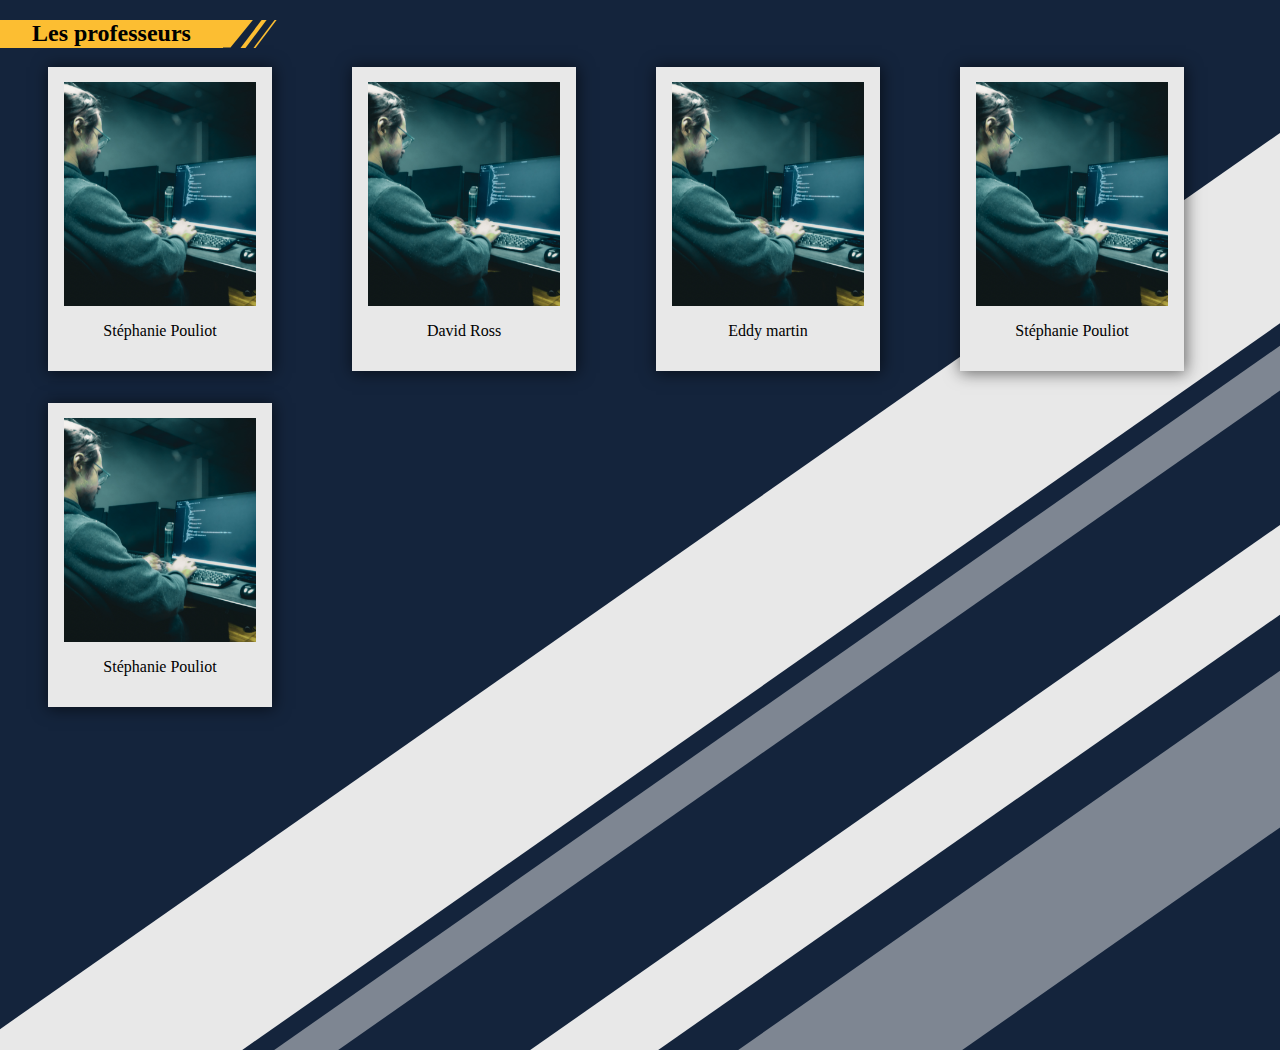
==== commit 57e1c587: "carte et decoration finie" ====
--- a/lesProfs.html
+++ b/lesProfs.html
@@ -6,7 +6,6 @@
     <meta name="viewport" content="width=device-width, initial-scale=1.0">
     <link rel="stylesheet" href="normalize.css">
     <link rel="stylesheet" href="style.css" />
-    <script defer src="js/animationScroll.js"></script>
 
     <title>Les profs</title>
 
@@ -29,12 +28,25 @@
 
                     <p>Stéphanie Pouliot</p>
 
+
                 </div>
                 <div class="carteProf">
                     <div class="imageProf">
                         <img src="images/entete.jpg" alt="image d'un prof">
                     </div>
                     <p>David Ross</p>
+                </div>
+                <div class="carteProf">
+                    <div class="imageProf">
+                        <img src="images/entete.jpg" alt="image d'un prof">
+                    </div>
+                    <p>Eddy martin</p>
+                </div>
+                <div class="carteProf">
+                    <div class="imageProf">
+                        <img src="images/entete.jpg" alt="image d'un prof">
+                    </div>
+                    <p>Stéphanie Pouliot</p>
                 </div>
                 <div class="carteProf">
                     <div class="imageProf">
--- a/style.css
+++ b/style.css
@@ -1283,16 +1283,22 @@
     width: 30vw;
   }
 }
+body {
+  z-index: -6;
+}
+
 .pageProfs {
   position: relative;
-  z-index: -5;
+  z-index: -4;
 }
 
 .pageProfs::before {
   content: "";
   position: absolute;
-  background-color: var(--gris);
-  width: 10rem;
+  bottom: -9rem;
+  border-left: 10rem solid var(--gris);
+  border-right: 5rem solid var(--gris);
+  width: 15rem;
   height: 100%;
   transform: skewX(-45deg);
   z-index: -1;
@@ -1302,11 +1308,12 @@
   content: "";
   position: absolute;
   opacity: 0.5;
+  bottom: -19rem;
   border-left: 3rem solid var(--gris);
-  border-right: 6rem solid var(--gris);
-  width: 10rem;
+  border-right: 8rem solid var(--gris);
+  width: 19rem;
   height: 100%;
-  transform: translateY(-24rem) skewX(-45deg);
+  transform: skewX(-45deg);
   z-index: -1;
 }
 
@@ -1315,11 +1322,10 @@
 }
 
 .conteneurProfs {
-  display: flex;
-  justify-content: space-between;
-  gap: 2rem 0;
-  flex-wrap: wrap;
-  flex-grow: 0;
+  display: grid;
+  grid-template-columns: repeat(2, 1fr);
+  grid-column-gap: 2rem;
+  grid-row-gap: 2rem;
 }
 
 .carteProf {
@@ -1327,24 +1333,78 @@
   flex-direction: column;
   align-items: center;
   justify-content: center;
+  text-align: center;
   background-color: var(--gris);
   box-shadow: 1px 1px 15px 1px rgba(0, 0, 0, 0.5647058824);
   width: 30vw;
-  height: 35vh;
+  height: 15rem;
 }
 
 .imageProf {
-  display: flex;
-  align-items: center;
-  align-content: center;
-  justify-content: center;
-}
-
-.imageProf img {
   width: 25vw;
   height: 10rem;
 }
 
+.imageProf img {
+  width: 100%;
+  height: 100%;
+  object-fit: cover;
+  object-position: 50%;
+}
+
 /*******************************MÉDIA QUERRY**************************/
 /****************MÉDIA QUERRY TABLETTE*****************/
-/****************MÉDIA QUERRY ordinateur*****************//*# sourceMappingURL=style.css.map */+@media screen and (min-width: 500px) {
+  .pageProfs::before {
+    top: 0;
+    right: -8rem;
+    border-left: 16rem solid var(--gris);
+    border-right: 8rem solid var(--gris);
+    width: 18rem;
+  }
+  .pageProfs::after {
+    top: 0;
+    right: -22rem;
+    border-left: 2rem solid var(--gris);
+    border-right: 12rem solid var(--gris);
+    width: 23rem;
+  }
+  .conteneurProfs {
+    grid-template-columns: repeat(3, 1fr);
+  }
+  .carteProf {
+    width: 23vw;
+    height: 19rem;
+  }
+  .imageProf {
+    width: 18vw;
+    height: 14rem;
+  }
+}
+/****************MÉDIA QUERRY ordinateur*****************/
+@media screen and (min-width: 1100px) {
+  .pageProfs::before {
+    top: 0;
+    right: -8rem;
+    border-left: 17rem solid var(--gris);
+    width: 18rem;
+    transform: skewX(-55deg);
+  }
+  .pageProfs::after {
+    top: 0;
+    right: -27rem;
+    border-left: 4rem solid var(--gris);
+    border-right: 14rem solid var(--gris);
+    width: 25rem;
+    transform: skewX(-55deg);
+  }
+  .conteneurProfs {
+    grid-template-columns: repeat(4, 1fr);
+  }
+  .carteProf {
+    width: 14rem;
+  }
+  .imageProf {
+    width: 12rem;
+  }
+}/*# sourceMappingURL=style.css.map */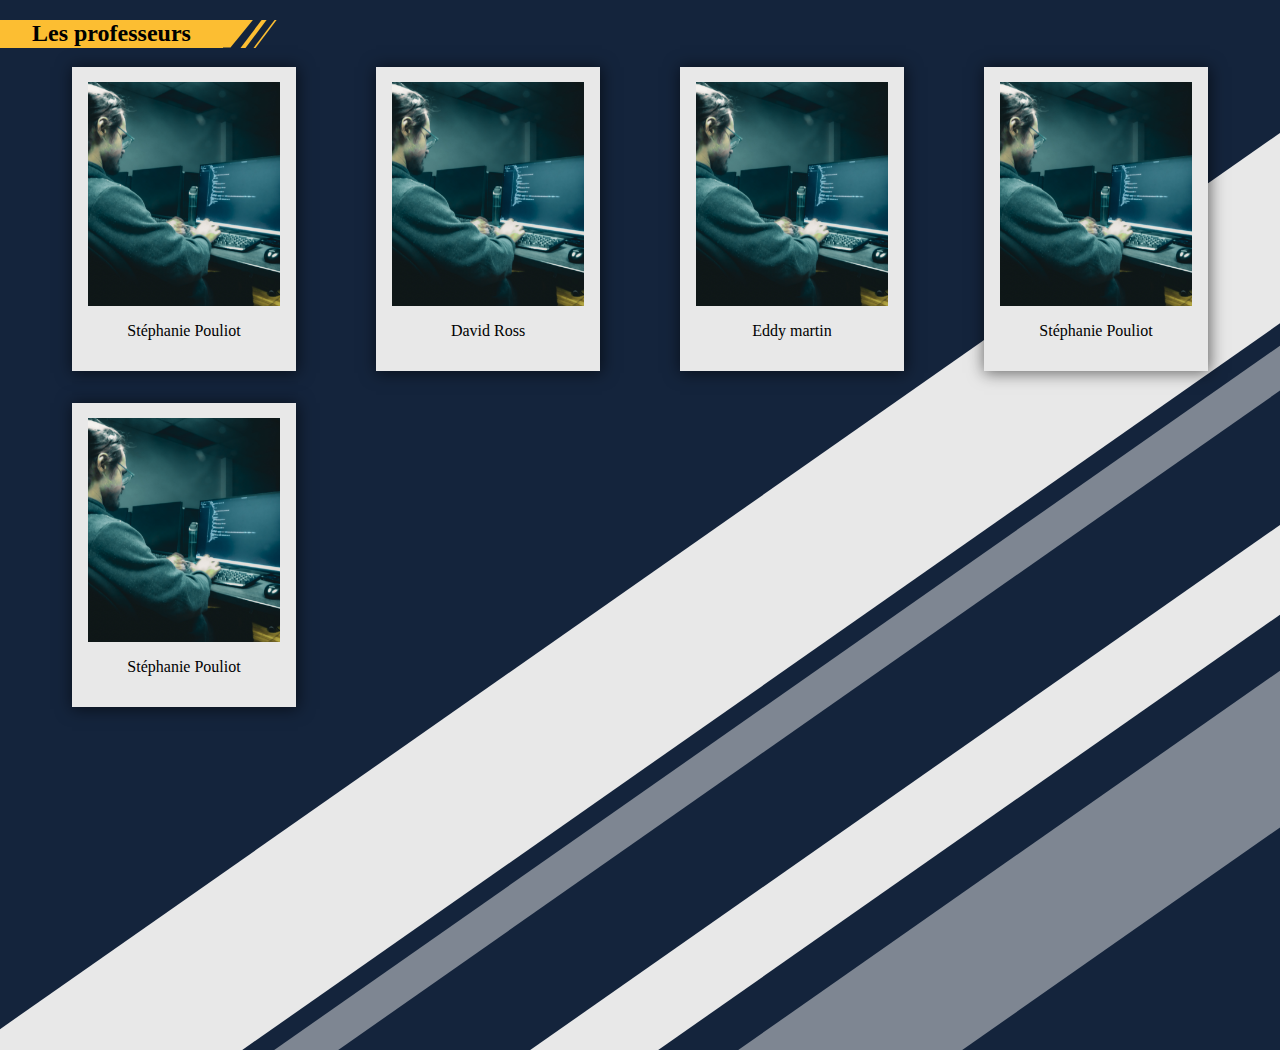
==== commit d67e2128: "elements de la grille aligné au milieu" ====
--- a/lesProfs.html
+++ b/lesProfs.html
@@ -6,7 +6,6 @@
     <meta name="viewport" content="width=device-width, initial-scale=1.0">
     <link rel="stylesheet" href="normalize.css">
     <link rel="stylesheet" href="style.css" />
-
     <title>Les profs</title>
 
 </head>
--- a/style.css
+++ b/style.css
@@ -1283,13 +1283,10 @@
     width: 30vw;
   }
 }
-body {
-  z-index: -6;
-}
-
 .pageProfs {
   position: relative;
   z-index: -4;
+  overflow: hidden;
 }
 
 .pageProfs::before {
@@ -1324,6 +1321,7 @@
 .conteneurProfs {
   display: grid;
   grid-template-columns: repeat(2, 1fr);
+  justify-items: center;
   grid-column-gap: 2rem;
   grid-row-gap: 2rem;
 }
